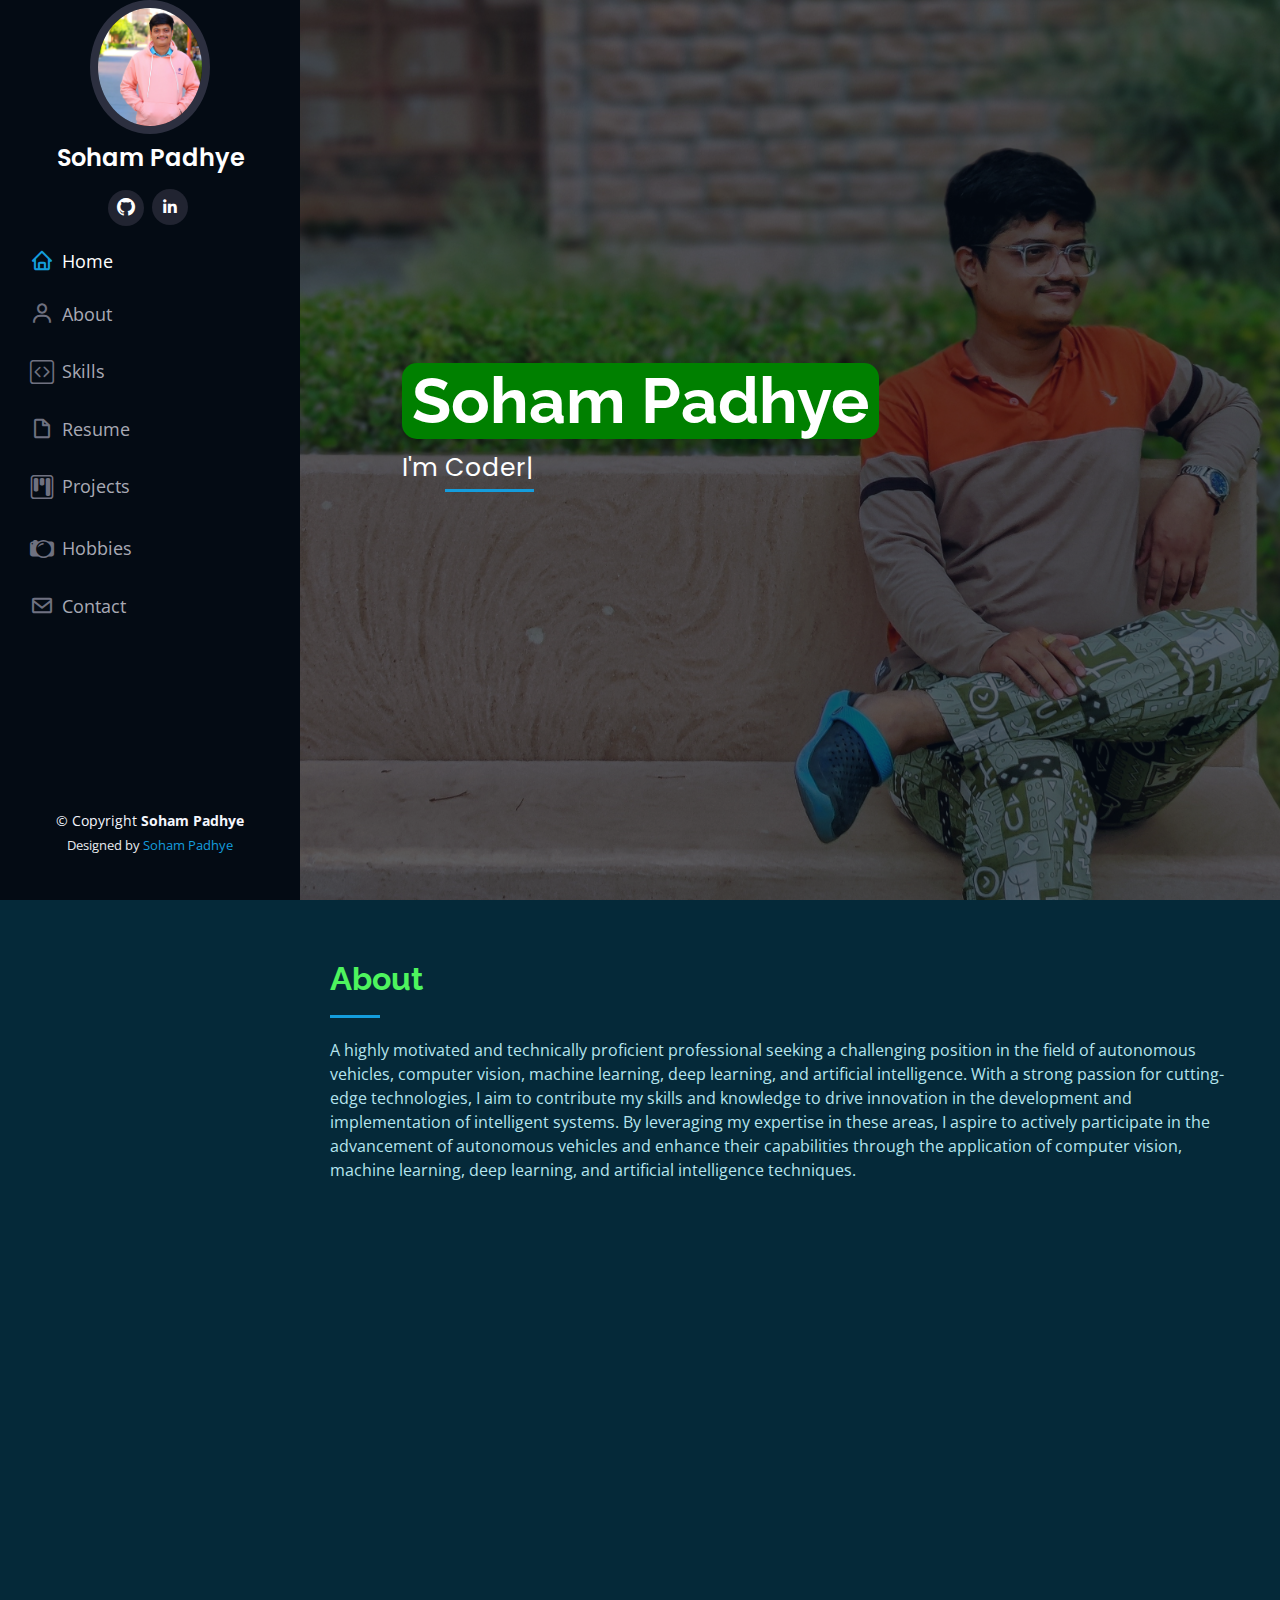
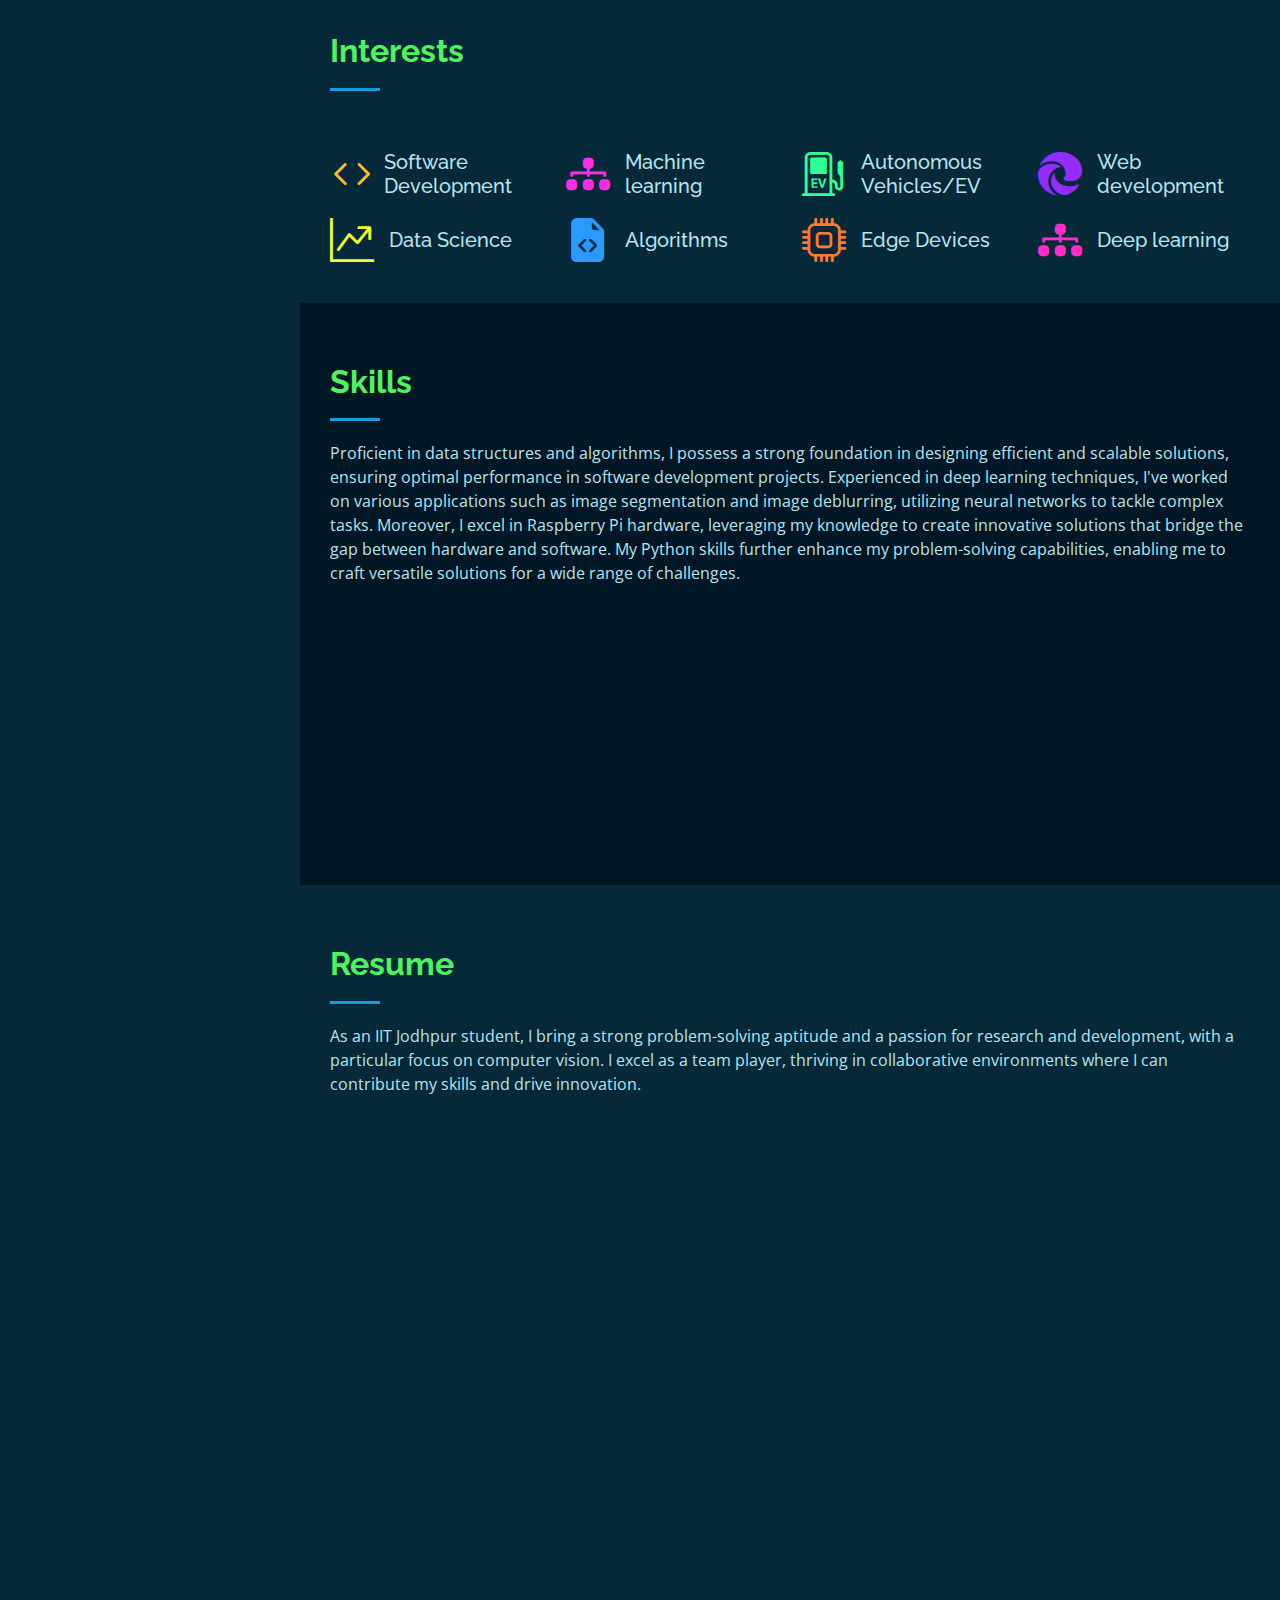
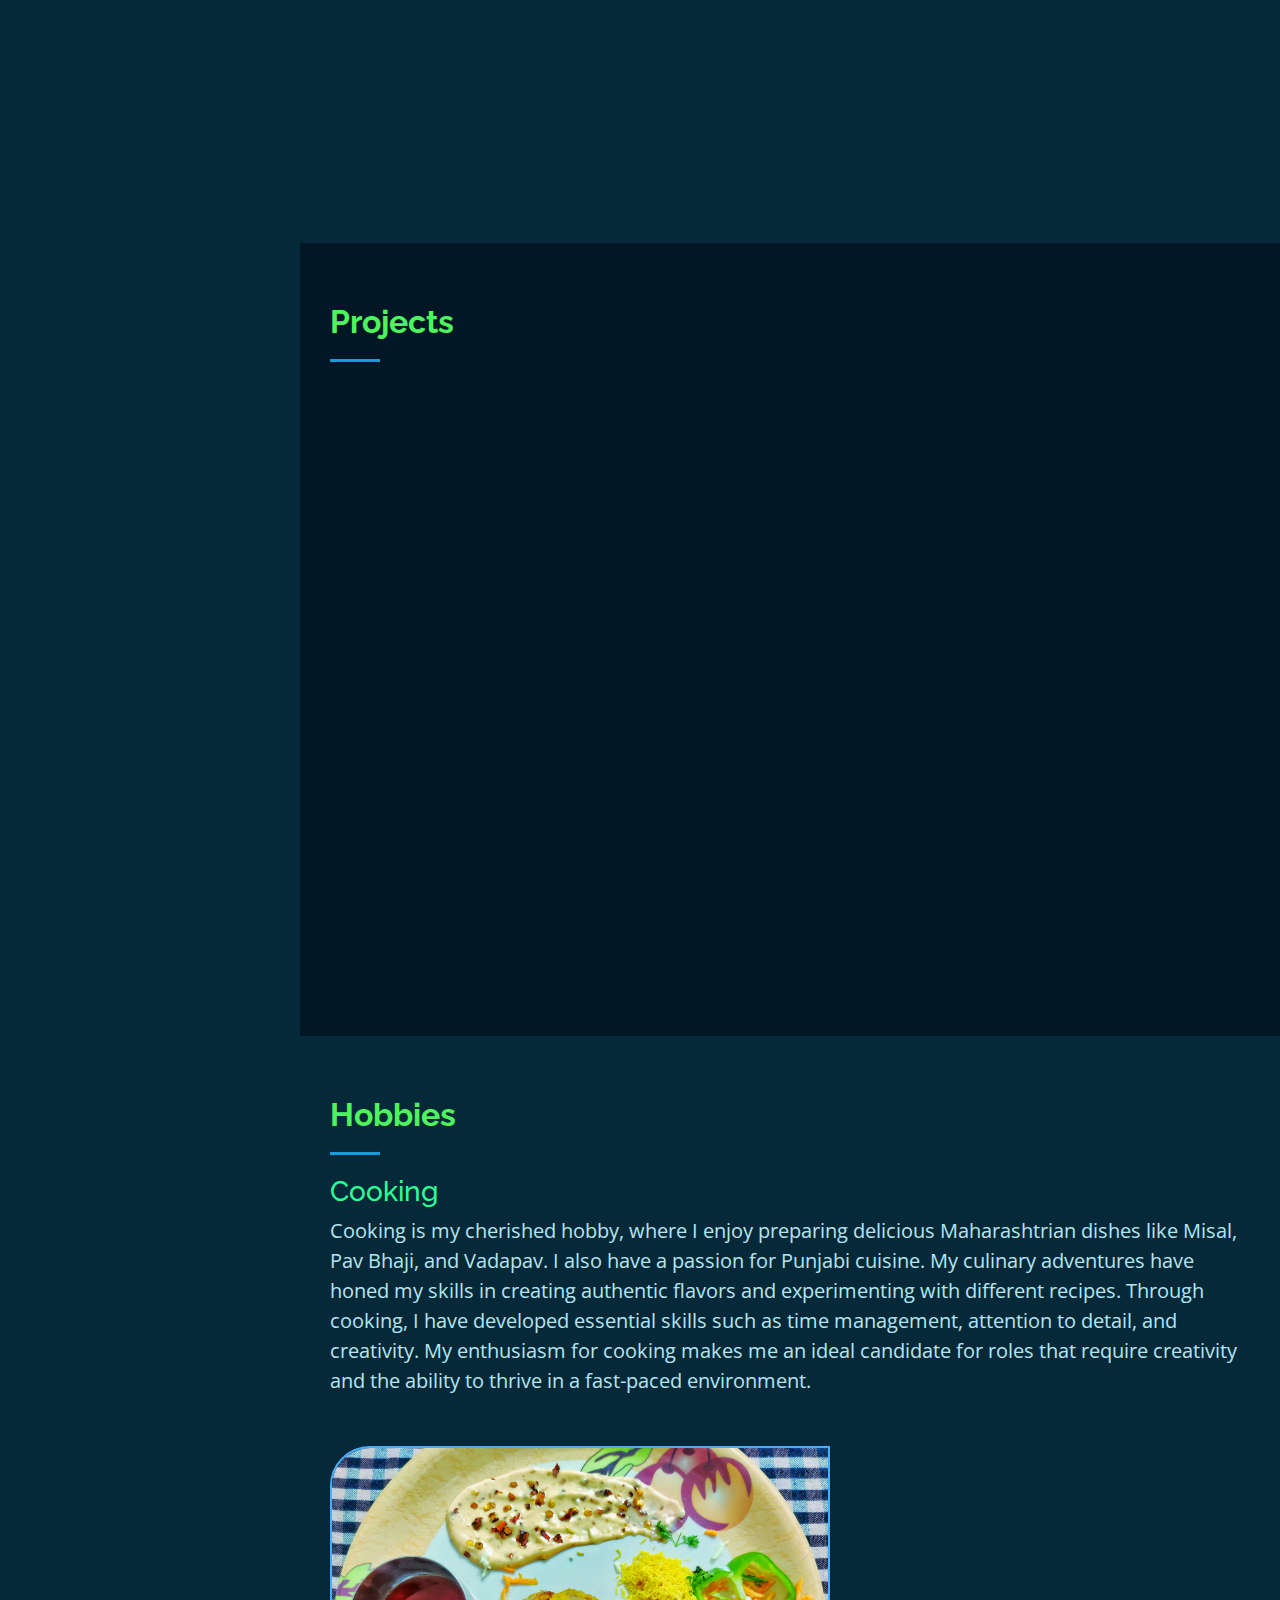
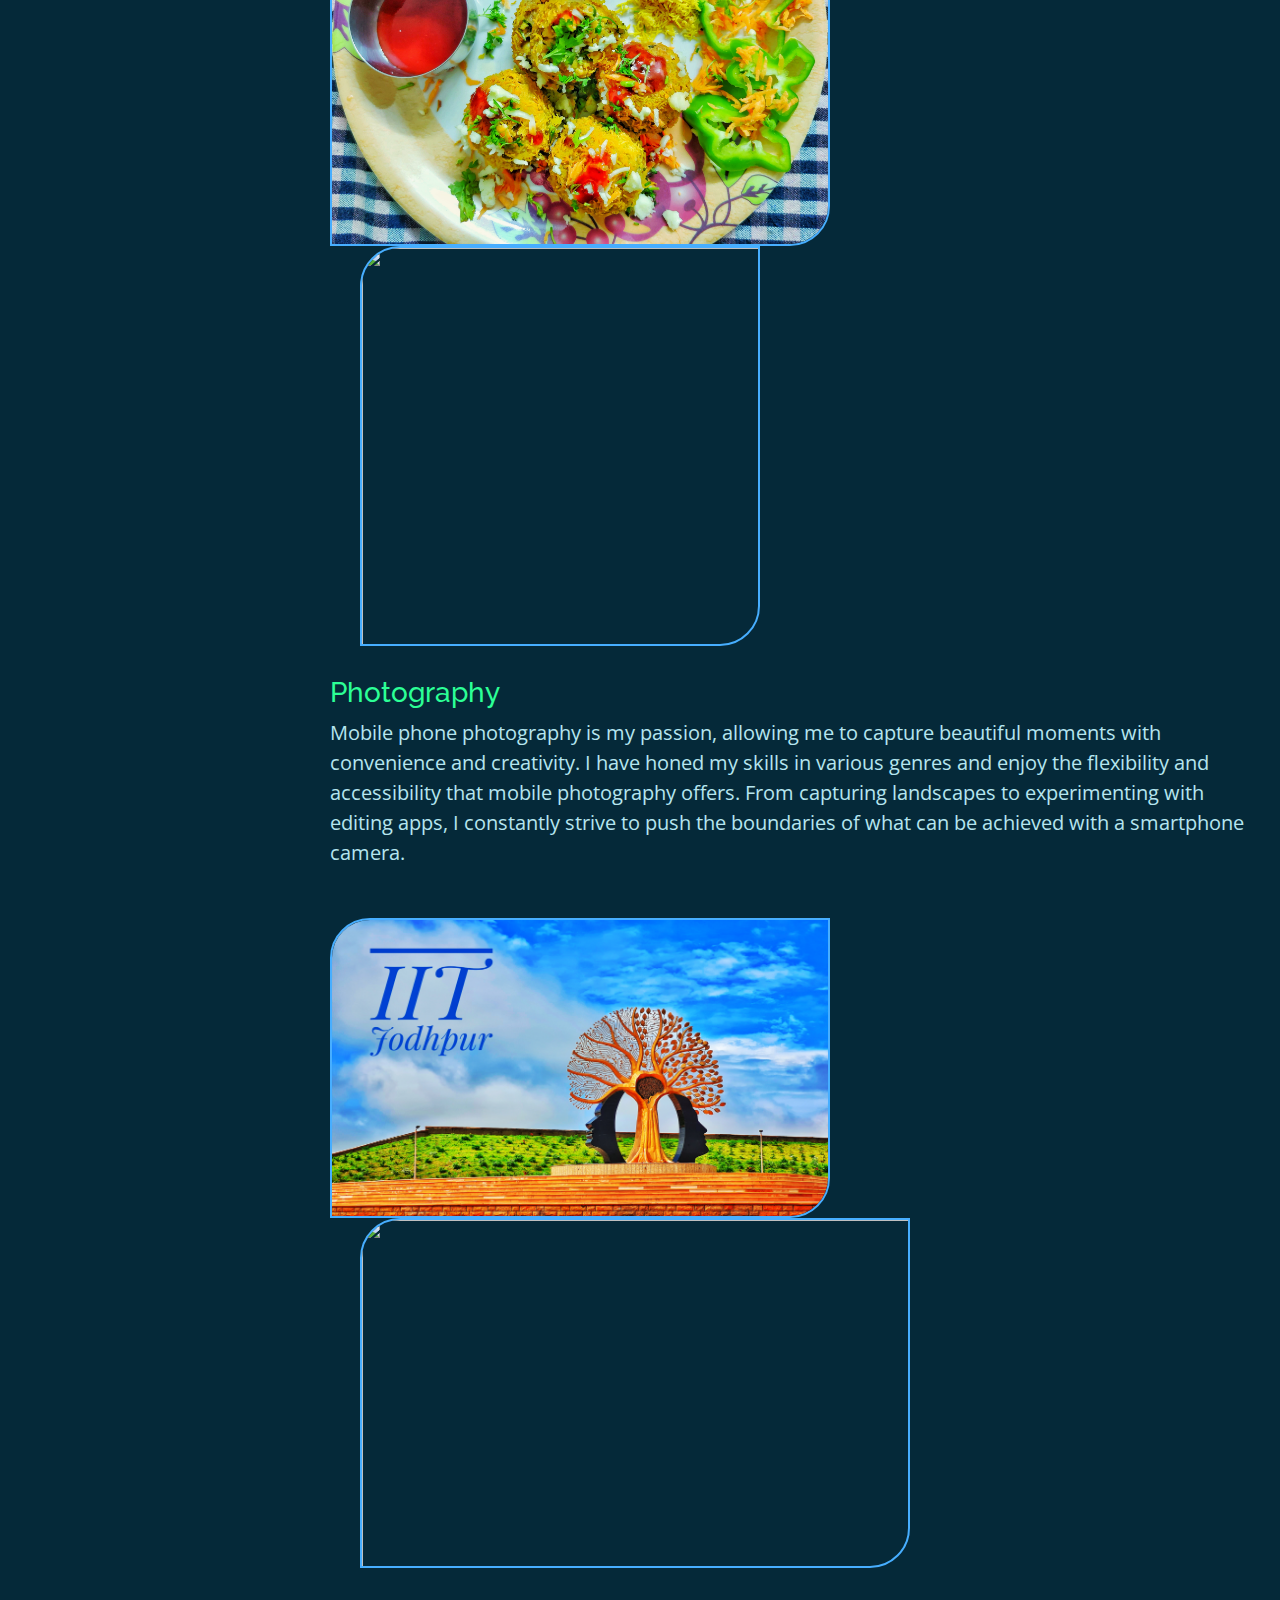
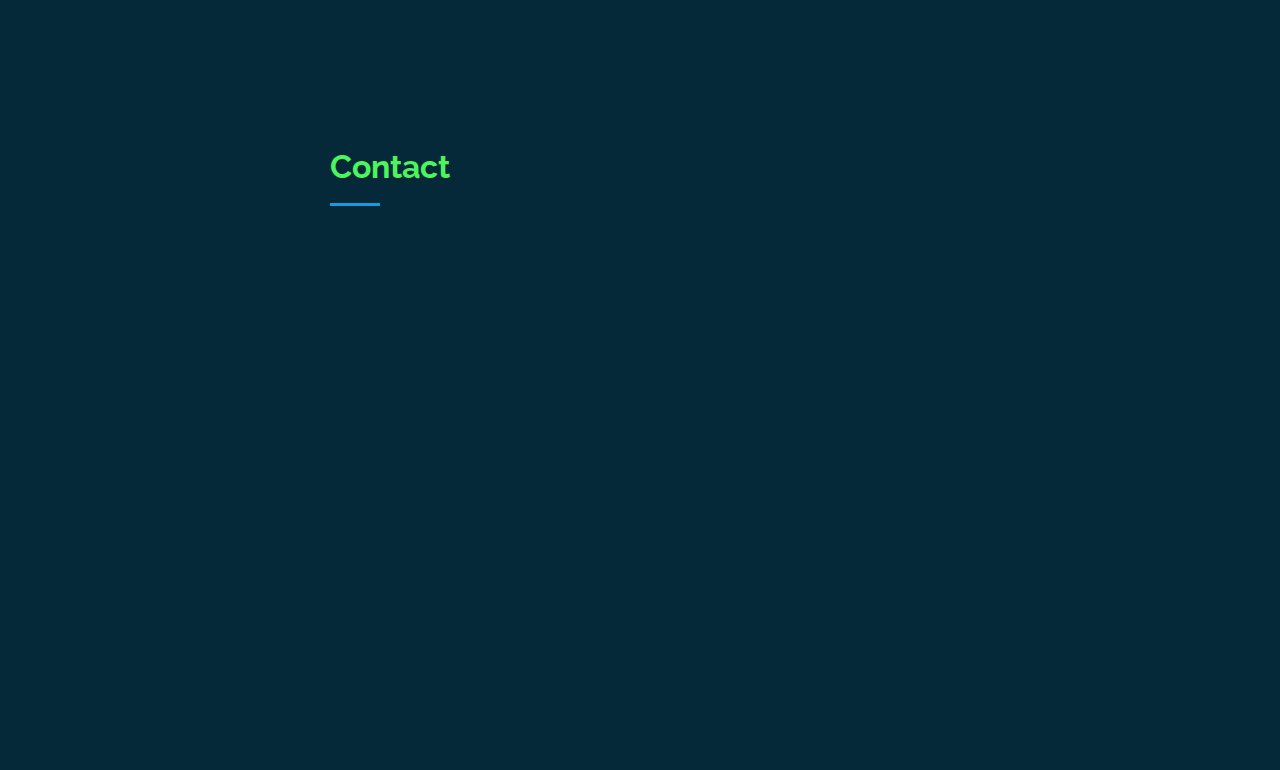
==== index.html @ c2a34978 "first commit" ====
<!DOCTYPE html>
<html lang="en">

<head>
  <meta charset="utf-8">
  <meta content="width=device-width, initial-scale=1.0" name="viewport">

  <title>Soham Padhye - Index</title>
  <meta content="" name="description">
  <meta content="" name="keywords">

  <!-- Favicons -->
  <link href="assets/img/favicon.png" rel="icon">
  <link href="assets/img/favicon.png" rel="apple-touch-icon">

  <!-- Google Fonts -->
  <link href="https://fonts.googleapis.com/css?family=Open+Sans:300,300i,400,400i,600,600i,700,700i|Raleway:300,300i,400,400i,500,500i,600,600i,700,700i|Poppins:300,300i,400,400i,500,500i,600,600i,700,700i" rel="stylesheet">

  <!-- Vendor CSS Files -->
  <link href="assets/vendor/aos/aos.css" rel="stylesheet">
  <link href="assets/vendor/bootstrap/css/bootstrap.min.css" rel="stylesheet">
  <link href="assets/vendor/bootstrap-icons/bootstrap-icons.css" rel="stylesheet">
  <link href="assets/vendor/boxicons/css/boxicons.min.css" rel="stylesheet">
  <link href="assets/vendor/glightbox/css/glightbox.min.css" rel="stylesheet">
  <link href="assets/vendor/swiper/swiper-bundle.min.css" rel="stylesheet">

  <!-- Template Main CSS File -->
  <link href="assets/css/style.css" rel="stylesheet">

  <!-- =======================================================
  * Template Name: iPortfolio
  * Updated: Jul 27 2023 with Bootstrap v5.3.1
  * Template URL: https://bootstrapmade.com/iportfolio-bootstrap-portfolio-websites-template/
  * Author: BootstrapMade.com
  * License: https://bootstrapmade.com/license/
  ======================================================== -->
</head>

<body>

  <!-- ======= Mobile nav toggle button ======= -->
  <i class="bi bi-list mobile-nav-toggle d-xl-none"></i>

  <!-- ======= Header ======= -->
  <header id="header">
    <div class="d-flex flex-column flex-column justify-content-center">

      <div class="profile">
        <img src="assets/img/me.jpg" alt="" class="img-fluid rounded-circle">
        <h1 class="text-light"><a href="index.html">Soham Padhye</a></h1>
        <div class="social-links mt-3 text-center">
          <!-- <a href="#" class="twitter"><i class="bx bxl-twitter"></i></a> -->
          <!-- <a href="#" class="facebook"><i class="bx bxl-facebook"></i></a> -->
          <a href="https://github.com/sohampadhye007?tab=repositories" target="_blank" class="instagram"><i class="bi bi-github"></i></a>
          <a href="https://www.linkedin.com/in/soham-padhye-9a4583132/" target="_blank" ><i class="bx bxl-linkedin"></i></a>
        </div>
      </div>

      <nav id="navbar" class="nav-menu navbar">
        <ul>
          <li><a href="#hero" class="nav-link scrollto active"><i class="bx bx-home"></i> <span>Home</span></a></li>
          <li><a href="#about" class="nav-link scrollto"><i class="bx bx-user"></i> <span>About</span></a></li>
          <!-- <li><a href="#services" class="nav-link scrollto"><i class="bx bx-user"></i> <span>Interests</span></a></li> -->
          <li><a href="#skills" class="nav-link scrollto"><i class="bi bi-code-square"></i> <span>Skills</span></a></li>
          <li><a href="#resume" class="nav-link scrollto"><i class="bx bx-file-blank"></i> <span>Resume</span></a></li>
          <li><a href="#portfolio" class="nav-link scrollto"><i class="bi bi-kanban"></i> <span>Projects</span></a></li>
          <li><a href="#Hobbies" class="nav-link scrollto"><i class="bi bi-camera2"></i> <span>Hobbies</span></a></li>
          <li><a href="#contact" class="nav-link scrollto"><i class="bx bx-envelope"></i> <span>Contact</span></a></li>
        </ul>
      </nav><!-- .nav-menu -->
    </div>
  </header><!-- End Header -->

  <!-- ======= Hero Section ======= -->
  
  <section id="hero" class="d-flex flex-column justify-content-center align-items-center" >

    <div class="hero-container" data-aos="fade-in">
      
      <h1 style="background-color: green; display: inline-block; padding: 10px; border-radius: 15px; color: white;">Soham Padhye</h1>

<p>I'm <span class="typed" data-typed-items="Coder, Developer, AI Enthusiast, Automobile Enthusiast, Computer Vision Enthusiast"></span></p>
    </div>
  </section><!-- End Hero -->

  <main id="main">

    <!-- ======= About Section ======= -->
    <section id="about" class="about">
      <div class="container">

        <div class="section-title">
          <h2>About</h2>
          <p>A highly motivated and technically proficient professional seeking a challenging position in the field of
            autonomous vehicles, computer vision, machine learning, deep learning, and artificial intelligence. With a
            strong passion for cutting-edge technologies, I aim to contribute my skills and knowledge to drive
            innovation in the development and implementation of intelligent systems. By leveraging my expertise in these
            areas, I aspire to actively participate in the advancement of autonomous vehicles and enhance their
            capabilities through the application of computer vision, machine learning, deep learning, and artificial
            intelligence techniques.</p>
        </div>

        <div class="row">
          <div class="col-lg-4" data-aos="fade-right">
            <img src="assets/img/me.jpg" class="img-fluid" alt="">
          </div>
          <div class="col-lg-8 pt-4 pt-lg-0 content" data-aos="fade-left">
            <h3></h3>
            <p class="fst-italic">
              <b>Objective:-</b> To apply my comprehensive skills in Full Stack Development, including web development, 
              algorithmic problem-solving, and mathematical acumen, while actively contributing to innovative 
              projects in the field of deep learning and machine learning.
            </p>
            <div class="row">
              <div class="col-lg-6">
                <ul>
                  <li><i class="bi bi-chevron-right"></i> <strong>Birthday:</strong> <span>7 Sep 1998</span></li>
                  <!-- <li><i class="bi bi-chevron-right"></i> <strong>Website:</strong> <span>www.example.com</span></li> -->
                  <li><i class="bi bi-chevron-right"></i> <strong>Phone:</strong> <span>8263082332</span></li>
                  <li><i class="bi bi-chevron-right"></i> <strong>City:</strong> <span>Pune, Maharashtra</span></li>
                </ul>
              </div>
              <div class="col-lg-6">
                <ul>
                  <li><i class="bi bi-chevron-right"></i> <strong>Age:</strong> <span>25</span></li>
                  <li><i class="bi bi-chevron-right"></i> <strong>Degree:</strong> <span>MTech Robotics and Mobility Systems</span></li>
                  <li><i class="bi bi-chevron-right"></i> <strong>Email:</strong> <span>yusohampadhye@gmail.com</span></li>
                  <!-- <li><i class="bi bi-chevron-right"></i> <strong>Freelance:</strong> <span>Available</span></li> -->
                </ul>
              </div>
            </div>
            <!-- <p>
              Officiis eligendi itaque labore et dolorum mollitia officiis optio vero. Quisquam sunt adipisci omnis et ut. Nulla accusantium dolor incidunt officia tempore. Et eius omnis.
              Cupiditate ut dicta maxime officiis quidem quia. Sed et consectetur qui quia repellendus itaque neque. Aliquid amet quidem ut quaerat cupiditate. Ab et eum qui repellendus omnis culpa magni laudantium dolores.
            </p> -->
          </div>
          
      </div>
    </section><!-- End About Section -->
    <!-- ======= Interests ======= -->
    <div class="interests container">

      <div class="section-title">
        <h2>Interests</h2>
      </div>

      <div class="row">
        <div class="col-lg-3 col-md-4">
          <div class="icon-box">
            <span style="display: flex; align-items: center;">
              <i class="bi bi-code" style="color: #ffbb2c; font-size: 44px; margin-right: 10px;"></i> <!-- Adjust the font size and margin as needed -->
              <h5 style="margin: 0;">Software Development</h5>
            </span>
          </div>
        </div>
        
        <div class="col-lg-3 col-md-4">
          <div class="icon-box">
            <span style="display: flex; align-items: center;">
              <i class="bi bi-diagram-3-fill" style="color: #ff2ce3; font-size: 44px; margin-right: 15px;"></i>
              <h5 style="margin: 0;">Machine learning</h5>
            </span>
          </div>
        </div>
        
        <div class="col-lg-3 col-md-4">
          <div class="icon-box">
            <span style="display: flex; align-items: center;">
              <i class="bi bi-ev-station" style="color: #2cff96; font-size: 44px; margin-right: 15px;"></i>
              <h5 style="margin: 0;">Autonomous Vehicles/EV</h5>
            </span>
          </div>
        </div>
        <div class="col-lg-3 col-md-4">
          <div class="icon-box">
            <span style="display: flex; align-items: center;">
              <i class="bi bi-browser-edge" style="color: #922cff; font-size: 44px; margin-right: 15px;"></i>
              <h5 style="margin: 0;">Web development</h5>
            </span>
          </div>
        </div>
        <div class="col-lg-3 col-md-4">
          <div class="icon-box">
            <span style="display: flex; align-items: center;">
              <i class="bi bi-graph-up-arrow" style="color: #f1ff2c; font-size: 44px; margin-right: 15px;"></i>
              <h5 style="margin: 0;">Data Science</h5>
            </span>
          </div>
        </div>
        <div class="col-lg-3 col-md-4">
          <div class="icon-box">
            <span style="display: flex; align-items: center;">
              <i class="bi bi-file-earmark-code-fill" style="color: #2c99ff; font-size: 44px; margin-right: 15px;"></i>
              <h5 style="margin: 0;">Algorithms</h5>
            </span>
          </div>
        </div>
        <div class="col-lg-3 col-md-4">
          <div class="icon-box">
            <span style="display: flex; align-items: center;">
              <i class="bi bi-cpu" style="color: #ff792c; font-size: 44px; margin-right: 15px;"></i>
              <h5 style="margin: 0;">Edge Devices</h5>
            </span>
          </div>
        </div>
        <div class="col-lg-3 col-md-4">
          <div class="icon-box">
            <span style="display: flex; align-items: center;">
              <i class="bi bi-diagram-3-fill" style="color: #ff2cc7; font-size: 44px; margin-right: 15px;"></i>
              <h5 style="margin: 0;">Deep learning</h5>
            </span>
          </div>
        </div>
      </div>

    </div><!-- End Interests -->
  </section><!-- End About Section -->
    <!-- <section id="services" class="services">
      <div class="container">

        <div class="section-title">
          <h2>Interests</h2>
          <p>Magnam dolores commodi suscipit. Necessitatibus eius consequatur ex aliquid fuga eum quidem. Sit sint consectetur velit. Quisquam quos quisquam cupiditate. Et nemo qui impedit suscipit alias ea. Quia fugiat sit in iste officiis commodi quidem hic quas.</p>
        </div>

        <div class="row">
          <div class="col-lg-4 col-md-6 icon-box" data-aos="fade-up">
            <div class="icon"><i class="bi bi-briefcase"></i></div>
            <h4 class="title"><a href="">Computer Vision</a></h4>
            <p class="description">Interested in CV</p>
          </div>
          <div class="col-lg-4 col-md-6 icon-box" data-aos="fade-up" data-aos-delay="100">
            <div class="icon"><i class="bi bi-card-checklist"></i></div>
            <h4 class="title"><a href="">Dolor Sitema</a></h4>
            <p class="description">Minim veniam, quis nostrud exercitation ullamco laboris nisi ut aliquip ex ea commodo consequat tarad limino ata</p>
          </div>
          <div class="col-lg-4 col-md-6 icon-box" data-aos="fade-up" data-aos-delay="200">
            <div class="icon"><i class="bi bi-bar-chart"></i></div>
            <h4 class="title"><a href="">Sed ut perspiciatis</a></h4>
            <p class="description">Duis aute irure dolor in reprehenderit in voluptate velit esse cillum dolore eu fugiat nulla pariatur</p>
          </div>
          <div class="col-lg-4 col-md-6 icon-box" data-aos="fade-up" data-aos-delay="300">
            <div class="icon"><i class="bi bi-binoculars"></i></div>
            <h4 class="title"><a href="">Magni Dolores</a></h4>
            <p class="description">Excepteur sint occaecat cupidatat non proident, sunt in culpa qui officia deserunt mollit anim id est laborum</p>
          </div>
          <div class="col-lg-4 col-md-6 icon-box" data-aos="fade-up" data-aos-delay="400">
            <div class="icon"><i class="bi bi-brightness-high"></i></div>
            <h4 class="title"><a href="">Nemo Enim</a></h4>
            <p class="description">At vero eos et accusamus et iusto odio dignissimos ducimus qui blanditiis praesentium voluptatum deleniti atque</p>
          </div>
          <div class="col-lg-4 col-md-6 icon-box" data-aos="fade-up" data-aos-delay="500">
            <div class="icon"><i class="bi bi-calendar4-week"></i></div>
            <h4 class="title"><a href="">Eiusmod Tempor</a></h4>
            <p class="description">Et harum quidem rerum facilis est et expedita distinctio. Nam libero tempore, cum soluta nobis est eligendi</p>
          </div>
        </div>

      </div>
    </section>End Services Section -->

    <!-- ======= Facts Section ======= -->
    <!-- <section id="facts" class="facts">
      <div class="container">

        <div class="section-title">
          <h2>Facts</h2>
          <p>Magnam dolores commodi suscipit. Necessitatibus eius consequatur ex aliquid fuga eum quidem. Sit sint consectetur velit. Quisquam quos quisquam cupiditate. Et nemo qui impedit suscipit alias ea. Quia fugiat sit in iste officiis commodi quidem hic quas.</p>
        </div>

        <div class="row no-gutters">

          <div class="col-lg-3 col-md-6 d-md-flex align-items-md-stretch" data-aos="fade-up">
            <div class="count-box">
              <i class="bi bi-emoji-smile"></i>
              <span data-purecounter-start="0" data-purecounter-end="232" data-purecounter-duration="1" class="purecounter"></span>
              <p><strong>Happy Clients</strong> consequuntur quae</p>
            </div>
          </div>

          <div class="col-lg-3 col-md-6 d-md-flex align-items-md-stretch" data-aos="fade-up" data-aos-delay="100">
            <div class="count-box">
              <i class="bi bi-journal-richtext"></i>
              <span data-purecounter-start="0" data-purecounter-end="521" data-purecounter-duration="1" class="purecounter"></span>
              <p><strong>Projects</strong> adipisci atque cum quia aut</p>
            </div>
          </div>

          <div class="col-lg-3 col-md-6 d-md-flex align-items-md-stretch" data-aos="fade-up" data-aos-delay="200">
            <div class="count-box">
              <i class="bi bi-headset"></i>
              <span data-purecounter-start="0" data-purecounter-end="1453" data-purecounter-duration="1" class="purecounter"></span>
              <p><strong>Hours Of Support</strong> aut commodi quaerat</p>
            </div>
          </div>

          <div class="col-lg-3 col-md-6 d-md-flex align-items-md-stretch" data-aos="fade-up" data-aos-delay="300">
            <div class="count-box">
              <i class="bi bi-people"></i>
              <span data-purecounter-start="0" data-purecounter-end="32" data-purecounter-duration="1" class="purecounter"></span>
              <p><strong>Hard Workers</strong> rerum asperiores dolor</p>
            </div>
          </div>

        </div>

      </div>
    </section>End Facts Section -->

    <!-- ======= Skills Section ======= -->
    <section id="skills" class="skills section-bg">
      <div class="container">

        <div class="section-title">
          <h2>Skills</h2>
          <p>
            Proficient in data structures and algorithms, 
            I possess a strong foundation in designing efficient and 
            scalable solutions, ensuring optimal performance in software 
            development projects. Experienced in deep learning techniques, 
            I've worked on various applications such as image segmentation and image deblurring, 
            utilizing neural networks to tackle complex tasks. Moreover, 
            I excel in Raspberry Pi hardware, leveraging my knowledge to create 
            innovative solutions that bridge the gap between hardware and software. 
            My Python skills further enhance my problem-solving capabilities, 
            enabling me to craft versatile solutions for a wide range of challenges.</p>
        </div>

        <div class="row skills-content">

          <div class="col-lg-6" data-aos="fade-up">

            <div class="progress">
              <span class="skill">HTML <i class="val">60%</i></span>
              <div class="progress-bar-wrap">
                <div class="progress-bar" role="progressbar" aria-valuenow="60" aria-valuemin="0" aria-valuemax="100"></div>
              </div>
            </div>

            <div class="progress">
              <span class="skill">CSS <i class="val">50%</i></span>
              <div class="progress-bar-wrap">
                <div class="progress-bar" role="progressbar" aria-valuenow="50" aria-valuemin="0" aria-valuemax="100"></div>
              </div>
            </div>

            <div class="progress">
              <span class="skill">Python <i class="val">60%</i></span>
              <div class="progress-bar-wrap">
                <div class="progress-bar" role="progressbar" aria-valuenow="60" aria-valuemin="0" aria-valuemax="100"></div>
              </div>
            </div>

          </div>

          <div class="col-lg-6" data-aos="fade-up" data-aos-delay="100">

            <div class="progress">
              <span class="skill">c++ <i class="val">30%</i></span>
              <div class="progress-bar-wrap">
                <div class="progress-bar" role="progressbar" aria-valuenow="30" aria-valuemin="0" aria-valuemax="100"></div>
              </div>
            </div>

            <div class="progress">
              <span class="skill">Raspberry pi(Edge Devices) <i class="val">90%</i></span>
              <div class="progress-bar-wrap">
                <div class="progress-bar" role="progressbar" aria-valuenow="90" aria-valuemin="0" aria-valuemax="100"></div>
              </div>
            </div>
            
            <div class="progress">
              <span class="skill">Autodeesk Inventor  <i class="val">90%</i></span>
              <div class="progress-bar-wrap">
                <div class="progress-bar" role="progressbar" aria-valuenow="90" aria-valuemin="0" aria-valuemax="100"></div>
              </div>
            </div>

          </div>

        </div>

      </div>
    </section><!-- End Skills Section -->

    <!-- ======= Resume Section ======= -->
    <section id="resume" class="resume">
      <div class="container">

        <div class="section-title">
          <h2>Resume</h2>
          <p>As an IIT Jodhpur student, I bring a strong problem-solving aptitude and a passion for 
            research and development, with a particular focus on computer vision. 
            I excel as a team player, thriving in collaborative environments where 
            I can contribute my skills and drive innovation.</p>
        </div>

        <div class="row">
          <div class="col-lg-6" data-aos="fade-up">

            <h3 class="resume-title">Education</h3>
            <div class="resume-item">
              <h4>M.Tech Robotics and Mobility Systems</h4>
              <h5>2022 - 2024</h5>
              <p><em>Indian Institute of Technology Jodhpur (IITJ)</em></p>
              <p>
                <h4>Subjects</h4>
                Machine learning, Deep learning, Artificial Intelligence, Autonomous Systems,
                Computer Vision, Embedded Systems, Data Science, Cyber physical systems
              </p>
            </div>
            <div class="resume-item">
              <h4>B.Tech Mechanical Engineering</h4>
              <h5>2014 - 2016</h5>
              <p><em>Vishwakarma Institute of Technology</em></p>
              <p>
                <h4>Subjects</h4>
               Machine Design, Theory of machine, Strength of material, Heat Transfer, Industrial engineering and operational research</p>
            </div>
          </div>
          <div class="col-lg-6" data-aos="fade-up" data-aos-delay="100">
            <h3 class="resume-title">Professional Experience</h3>
            <div class="resume-item">
              <h4>Atlas Copco India Ltd.</h4>
              <h5>2020-2022</h5>
              <p><em>Engineer- Product Management </em></p>
              <ul>
                <li>Lead the project to modify cooler design, mitigating welding spatter contamination and fostering efficient cross-functional team collaboration through the timely delivery of updated design drawings</li>
                <li>Managed the evaluation and adjustment of pressurized piston compressor components in alignment with UKCA standards using PV Elite software, ensuring compliance with UKCA marking guidelines for project and team success. </li>
              </ul>
            </div>
            <div class="resume-item">
              <h4>UAV Lab Teaching Assistant</h4>
              <h5>December 2022</h5>
              <p><em>IIT Jodhpur</em></p>
              <ul>
                <li>Taught and managed the Unmanned Aerial Vehicles lab session</li>
                
              </ul>
            </div>
          </div>
        </div>

      </div>
    </section><!-- End Resume Section -->

    <!-- ======= Portfolio Section ======= -->
    <section id="portfolio" class="portfolio section-bg">
      <div class="container">

        <div class="section-title">
          <h2>Projects</h2>
          <!-- <p> </p> -->
        </div>

        <div class="row" data-aos="fade-up">
          <div class="col-lg-12 d-flex justify-content-center">
            <ul id="portfolio-flters">
              <li data-filter="*" class="filter-active">All</li>
              <li data-filter=".filter-app">IIT Jodhpur</li>
              <li data-filter=".filter-card">VIT Pune</li>
              <!-- <li data-filter=".filter-web">Web</li> -->
            </ul>
          </div>
        </div>

        <!-- Image enhancement -->
        <div class="row portfolio-container" data-aos="fade-up" data-aos-delay="100">
          <div class="col-lg-4 col-md-6 portfolio-item filter-app ">
            <div class="portfolio-wrap">
              <img src="assets/img/portfolio/lowlight_cover.jpg" class="img-fluid" alt="">
              <div class="portfolio-links">
                <!-- <a href="assets/img/portfolio/portfolio-3.jpg" data-gallery="portfolioGallery" class="portfolio-lightbox" title="App 2"><i class="bx bx-plus"></i></a> -->
                <a href="low_light.html" title="More Details"><i class="bx bx-link"></i> </a>
              </div>
            </div>
          </div>

          <!-- Segmentation -->
          <div class="col-lg-4 col-md-6 portfolio-item filter-app ">
            <div class="portfolio-wrap">
              <img src="assets/img/portfolio/segmemtation.jpg" class="img-fluid" alt="">
              <div class="portfolio-links">
                <!-- <a href="assets/img/portfolio/portfolio-3.jpg" data-gallery="portfolioGallery" class="portfolio-lightbox" title="App 2"><i class="bx bx-plus"></i></a> -->
                <a href="segmentation.html" title="More Details"><i class="bx bx-link"></i> </a>
              </div>
            </div>
          </div>


          <!-- veloce racing Intake card for VIT -->
          <div class="col-lg-4 col-md-6 portfolio-item filter-card">
            <div class="portfolio-wrap">
              <img src="assets/img/portfolio/veloce_1.jpg" class="img-fluid" alt="">
              <div class="portfolio-links">
                <!-- <a href="assets/img/portfolio/portfolio-2.jpg" data-gallery="portfolioGallery" class="portfolio-lightbox" title="Web 3"><i class="bx bx-plus"></i></a> -->
                <a href="intake.html" title="More Details"><i class="bx bx-link"></i></a>
              </div>
            </div>
          </div>

          <!-- veloce racing Engine card for VIT -->
          <div class="col-lg-4 col-md-6 portfolio-item filter-card">
            <div class="portfolio-wrap">
              <img src="assets/img/portfolio/Engine1.jpg" class="img-fluid" alt="">
              <div class="portfolio-links">
                <!-- <a href="assets/img/portfolio/portfolio-2.jpg" data-gallery="portfolioGallery" class="portfolio-lightbox" title="Web 3"><i class="bx bx-plus"></i></a> -->
                <a href="engine.html" title="More Details"><i class="bx bx-link"></i></a>
              </div>
            </div>
          </div>

          <!-- veloce racing Exhaust card for VIT -->
          <div class="col-lg-4 col-md-6 portfolio-item filter-card">
            <div class="portfolio-wrap">
              <img src="assets/img/portfolio/veloce_2.jpg" class="img-fluid" alt="">
              <div class="portfolio-links">
                <!-- <a href="assets/img/portfolio/portfolio-2.jpg" data-gallery="portfolioGallery" class="portfolio-lightbox" title="Web 3"><i class="bx bx-plus"></i></a> -->
                <a href="exhaust.html" title="More Details"><i class="bx bx-link"></i></a>
              </div>
            </div>
          </div>

          <!-- veloce racing Engine card for VIT -->
          <div class="col-lg-4 col-md-6 portfolio-item filter-card">
            <div class="portfolio-wrap">
              <img src="assets/img/portfolio/veloce_3.jpg" class="img-fluid" alt="">
              <div class="portfolio-links">
                <!-- <a href="assets/img/portfolio/portfolio-2.jpg" data-gallery="portfolioGallery" class="portfolio-lightbox" title="Web 3"><i class="bx bx-plus"></i></a> -->
                <a href="engine.html" title="More Details"><i class="bx bx-link"></i></a>
              </div>
            </div>
          </div>

          <!-- BTP Vit -->
          <div class="col-lg-4 col-md-6 portfolio-item filter-card">
            <div class="portfolio-wrap">
              <img src="assets/img/portfolio/cover_btp.jpg" class="img-fluid" alt="">
              <div class="portfolio-links">
                <!-- <a href="assets/img/portfolio/portfolio-2.jpg" data-gallery="portfolioGallery" class="portfolio-lightbox" title="Web 3"><i class="bx bx-plus"></i></a> -->
                <a href="Btech.html" title="More Details"><i class="bx bx-link"></i></a>
              </div>
            </div>
          </div>

          <!-- <div class="col-lg-4 col-md-6 portfolio-item filter-web">
            <div class="portfolio-wrap">
              <img src="assets/img/portfolio/portfolio-5.jpg" class="img-fluid" alt="">
              <div class="portfolio-links">
                <a href="assets/img/portfolio/portfolio-5.jpg" data-gallery="portfolioGallery" class="portfolio-lightbox" title="Web 2"><i class="bx bx-plus"></i></a>
                <a href="portfolio-details.html" title="More Details"><i class="bx bx-link"></i></a>
              </div>
            </div>
          </div> -->

          <!--<div class="col-lg-4 col-md-6 portfolio-item filter-app">
            <div class="portfolio-wrap">
              <img src="assets/img/portfolio/portfolio-6.jpg" class="img-fluid" alt="">
              <div class="portfolio-links">
                <a href="assets/img/portfolio/portfolio-6.jpg" data-gallery="portfolioGallery" class="portfolio-lightbox" title="App 3"><i class="bx bx-plus"></i></a>
                <a href="portfolio-details.html" title="More Details"><i class="bx bx-link"></i></a>
              </div>
            </div>
          </div>

          <div class="col-lg-4 col-md-6 portfolio-item filter-card">
            <div class="portfolio-wrap">
              <img src="assets/img/portfolio/portfolio-7.jpg" class="img-fluid" alt="">
              <div class="portfolio-links">
                <a href="assets/img/portfolio/portfolio-7.jpg" data-gallery="portfolioGallery" class="portfolio-lightbox" title="Card 1"><i class="bx bx-plus"></i></a>
                <a href="portfolio-details.html" title="More Details"><i class="bx bx-link"></i></a>
              </div>
            </div>
          </div>

          <div class="col-lg-4 col-md-6 portfolio-item filter-card">
            <div class="portfolio-wrap">
              <img src="assets/img/portfolio/portfolio-8.jpg" class="img-fluid" alt="">
              <div class="portfolio-links">
                <a href="assets/img/portfolio/portfolio-8.jpg" data-gallery="portfolioGallery" class="portfolio-lightbox" title="Card 3"><i class="bx bx-plus"></i></a>
                <a href="portfolio-details.html" title="More Details"><i class="bx bx-link"></i></a>
              </div>
            </div>
          </div>

          <div class="col-lg-4 col-md-6 portfolio-item filter-web">
            <div class="portfolio-wrap">
              <img src="assets/img/portfolio/portfolio-9.jpg" class="img-fluid" alt="">
              <div class="portfolio-links">
                <a href="assets/img/portfolio/portfolio-9.jpg" data-gallery="portfolioGallery" class="portfolio-lightbox" title="Web 3"><i class="bx bx-plus"></i></a>
                <a href="portfolio-details.html" title="More Details"><i class="bx bx-link"></i></a>
              </div>
            </div>
          </div> -->

        </div>

      </div>
    </section><!-- End Portfolio Section -->

    <!-- ======= Services Section ======= -->
    <!-- <section id="services" class="services">
      <div class="container">

        <div class="section-title">
          <h2>Services</h2>
          <p>Magnam dolores commodi suscipit. Necessitatibus eius consequatur ex aliquid fuga eum quidem. Sit sint consectetur velit. Quisquam quos quisquam cupiditate. Et nemo qui impedit suscipit alias ea. Quia fugiat sit in iste officiis commodi quidem hic quas.</p>
        </div>

        <div class="row">
          <div class="col-lg-4 col-md-6 icon-box" data-aos="fade-up">
            <div class="icon"><i class="bi bi-briefcase"></i></div>
            <h4 class="title"><a href="">Lorem Ipsum</a></h4>
            <p class="description">Voluptatum deleniti atque corrupti quos dolores et quas molestias excepturi sint occaecati cupiditate non provident</p>
          </div>
          <div class="col-lg-4 col-md-6 icon-box" data-aos="fade-up" data-aos-delay="100">
            <div class="icon"><i class="bi bi-card-checklist"></i></div>
            <h4 class="title"><a href="">Dolor Sitema</a></h4>
            <p class="description">Minim veniam, quis nostrud exercitation ullamco laboris nisi ut aliquip ex ea commodo consequat tarad limino ata</p>
          </div>
          <div class="col-lg-4 col-md-6 icon-box" data-aos="fade-up" data-aos-delay="200">
            <div class="icon"><i class="bi bi-bar-chart"></i></div>
            <h4 class="title"><a href="">Sed ut perspiciatis</a></h4>
            <p class="description">Duis aute irure dolor in reprehenderit in voluptate velit esse cillum dolore eu fugiat nulla pariatur</p>
          </div>
          <div class="col-lg-4 col-md-6 icon-box" data-aos="fade-up" data-aos-delay="300">
            <div class="icon"><i class="bi bi-binoculars"></i></div>
            <h4 class="title"><a href="">Magni Dolores</a></h4>
            <p class="description">Excepteur sint occaecat cupidatat non proident, sunt in culpa qui officia deserunt mollit anim id est laborum</p>
          </div>
          <div class="col-lg-4 col-md-6 icon-box" data-aos="fade-up" data-aos-delay="400">
            <div class="icon"><i class="bi bi-brightness-high"></i></div>
            <h4 class="title"><a href="">Nemo Enim</a></h4>
            <p class="description">At vero eos et accusamus et iusto odio dignissimos ducimus qui blanditiis praesentium voluptatum deleniti atque</p>
          </div>
          <div class="col-lg-4 col-md-6 icon-box" data-aos="fade-up" data-aos-delay="500">
            <div class="icon"><i class="bi bi-calendar4-week"></i></div>
            <h4 class="title"><a href="">Eiusmod Tempor</a></h4>
            <p class="description">Et harum quidem rerum facilis est et expedita distinctio. Nam libero tempore, cum soluta nobis est eligendi</p>
          </div>
        </div>

      </div>
    </section> -->
    <!-- End Services Section -->

    <!-- ======= Testimonials Section ======= -->
   
    <!-- End Testimonials Section -->

    <!-- Start Hobbies Section -->

  <section id="Hobbies" class="Hobbies">
    <div class="container">

      <div class="section-title">
        <h2>Hobbies</h2>
        <div>
          
            <h3 style="color: #2cff96;">Cooking</h3>
          <div style="font-size: 20px; margin-bottom: 50px;">

Cooking is my cherished hobby, where I enjoy preparing delicious Maharashtrian dishes like Misal, Pav Bhaji, and Vadapav. I also have a passion for Punjabi cuisine. My culinary adventures have honed my skills in creating authentic flavors and experimenting with different recipes. Through cooking, I have developed essential skills such as time management, attention to detail, and creativity. My enthusiasm for cooking makes me an ideal candidate for roles that require creativity and the ability to thrive in a fast-paced environment.
          </div>
          <!-- <div style="margin-bottom: 20px; font-size: 20px; color: #fff;border: #47aeff solid 2px; width: 200px;">Culinary Showcase </div> -->

            <img src="assets/img/food1.jpeg" alt="" height="400" width="500" style="border: #47aeff solid 2px; margin-left: 0px; border-top-left-radius: 40px; border-bottom-right-radius: 40px;">
            <img src="assets/img/food2.jpeg" alt="" height="400" width="400" style="border: #47aeff solid 2px; margin-left: 30px; border-top-left-radius: 40px; border-bottom-right-radius: 40px;">
          
          
        </div>
        <div>
          
          <h3 style="margin-top: 30px; color: #2cff96;">Photography</h3>
          <!-- <p style="margin-top: 50px;"></p> -->
          <div style="font-size: 20px; margin-bottom: 50px;">
            Mobile phone photography is my passion, allowing me to capture beautiful moments with convenience and creativity. I have honed my skills in various genres and enjoy the flexibility and accessibility that mobile photography offers. From capturing landscapes to experimenting with editing apps, I constantly strive to push the boundaries of what can be achieved with a smartphone camera.
          </div>

          <img src="assets/img/scene1.jpeg" alt="" height="300" width="500" style="border: #47aeff solid 2px; margin-left: 0px; border-top-left-radius: 40px; border-bottom-right-radius: 40px;">
          <img src="assets/img/scene2.jpeg" alt="" height="350" width="550" style="border: #47aeff solid 2px; margin-left: 30px; border-top-left-radius: 40px; border-bottom-right-radius: 40px;">

         
          
        </div>
      </div>


      <!-- <div id="sfczmlqxr5caww28rswrt8849ghbekgnh3j" ></div><script type="text/javascript" src="https://counter1.stat.ovh/private/counter.js?c=zmlqxr5caww28rswrt8849ghbekgnh3j&down=async" async></script><noscript><a href="https://www.freecounterstat.com" title="free web counter"><img src="https://counter1.stat.ovh/private/freecounterstat.php?c=zmlqxr5caww28rswrt8849ghbekgnh3j" border="0" title="free web counter" alt="free web counter" style="visibility: none;"></a></noscript> -->
    </div>
  </section>

  <!-- End Hobbies Section -->

<!-- ======= Contact Section ======= -->
<section id="contact" class="contact">
  <div class="container">

    <div class="section-title">
      <h2>Contact</h2>
      <!-- <p>Magnam dolores commodi suscipit. Necessitatibus eius consequatur ex aliquid fuga eum quidem. Sit sint consectetur velit. Quisquam quos quisquam cupiditate. Et nemo qui impedit suscipit alias ea. Quia fugiat sit in iste officiis commodi quidem hic quas.</p> -->
    </div>

    <div class="row" data-aos="fade-in">
      <div class="col-lg-6">
        <div class="info">
          <div class="address">
            <i class="bi bi-geo-alt"></i>
            <h4>Location:</h4>
            <p>NH 62, Surpura Bypass Rd, Karwar, Jheepasani, Rajasthan 342030
              Indian Institute of Technology (IIT), Jodhpur,</p>
          </div>

          <div class="email">
            <i class="bi bi-envelope"></i>
            <h4>Email:</h4>
            <p>yusohampadhye.com</p>
          </div>

          <div class="phone">
            <i class="bi bi-phone"></i>
            <h4>Call:</h4>
            <p>+91-8263082332</p>
          </div>
        </div>
      </div>

      <!-- Second box -->
<div class="col-lg-6 d-flex align-items-center justify-content-center">
 
    <div class="text-center">
    <h3>Dare to Imagine the IMPOSSIBLE !!!!</h3>
    <i class="bi bi-emoji-laughing-fill" style="color: #2cff96; font-size: 44px; margin-right: 15px;"></i>
  </div>
 
</div>


    </div>

  </div>
</section><!-- End Contact Section -->


  </main><!-- End #main -->

  <!-- ======= Footer ======= -->
  <footer id="footer">
    <div class="container">
      <div class="copyright">
        &copy; Copyright <strong><span>Soham Padhye</span></strong>
      </div>
      <div class="credits">
        <!-- All the links in the footer should remain intact. -->
        <!-- You can delete the links only if you purchased the pro version. -->
        <!-- Licensing information: https://bootstrapmade.com/license/ -->
        <!-- Purchase the pro version with working PHP/AJAX contact form: https://bootstrapmade.com/iportfolio-bootstrap-portfolio-websites-template/ -->
        Designed by <a href="https://www.linkedin.com/in/soham-padhye-9a4583132/">Soham Padhye</a>
      </div>
    </div>
  </footer><!-- End  Footer -->

  <a href="#" class="back-to-top d-flex align-items-center justify-content-center"><i class="bi bi-arrow-up-short"></i></a>

  <!-- Vendor JS Files -->
  <script src="assets/vendor/purecounter/purecounter_vanilla.js"></script>
  <script src="assets/vendor/aos/aos.js"></script>
  <script src="assets/vendor/bootstrap/js/bootstrap.bundle.min.js"></script>
  <script src="assets/vendor/glightbox/js/glightbox.min.js"></script>
  <script src="assets/vendor/isotope-layout/isotope.pkgd.min.js"></script>
  <script src="assets/vendor/swiper/swiper-bundle.min.js"></script>
  <script src="assets/vendor/typed.js/typed.umd.js"></script>
  <script src="assets/vendor/waypoints/noframework.waypoints.js"></script>
  <script src="assets/vendor/php-email-form/validate.js"></script>

  <!-- Template Main JS File -->
  <script src="assets/js/main.js"></script>

</body>

</html>
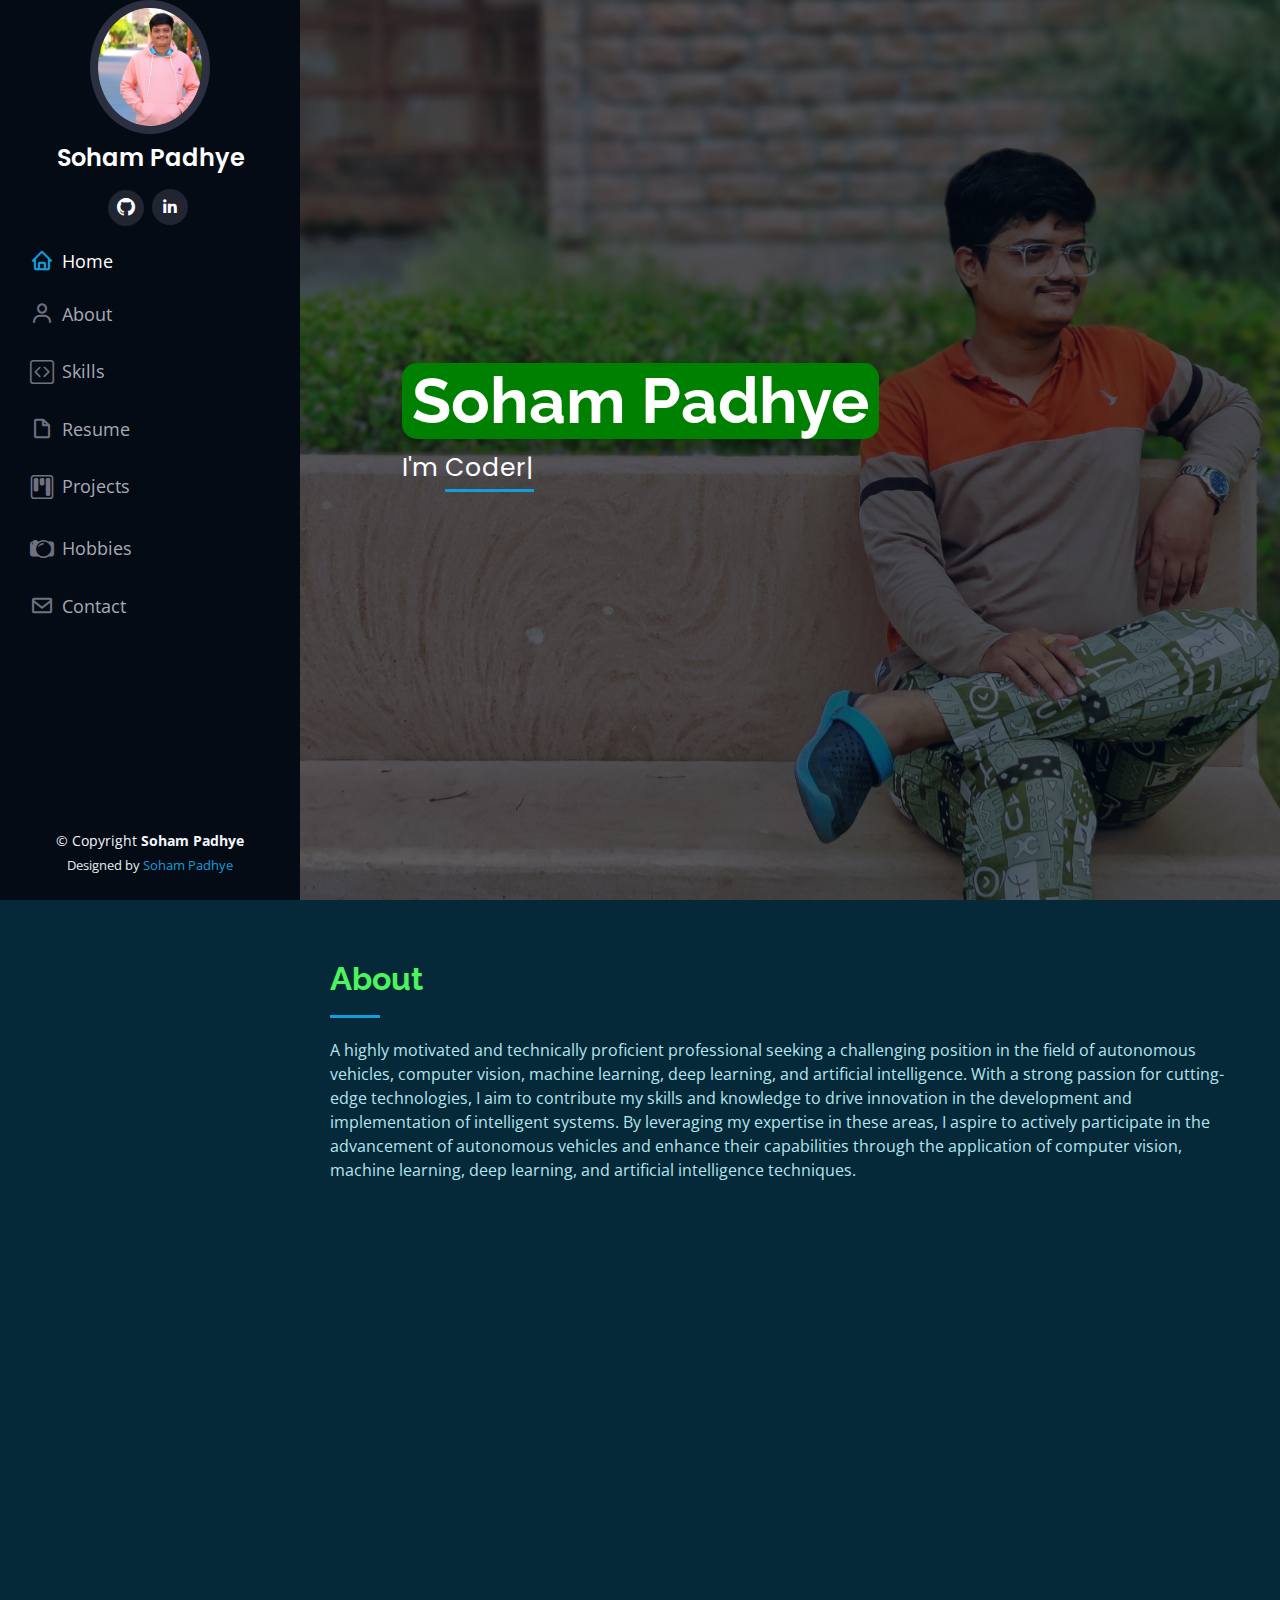
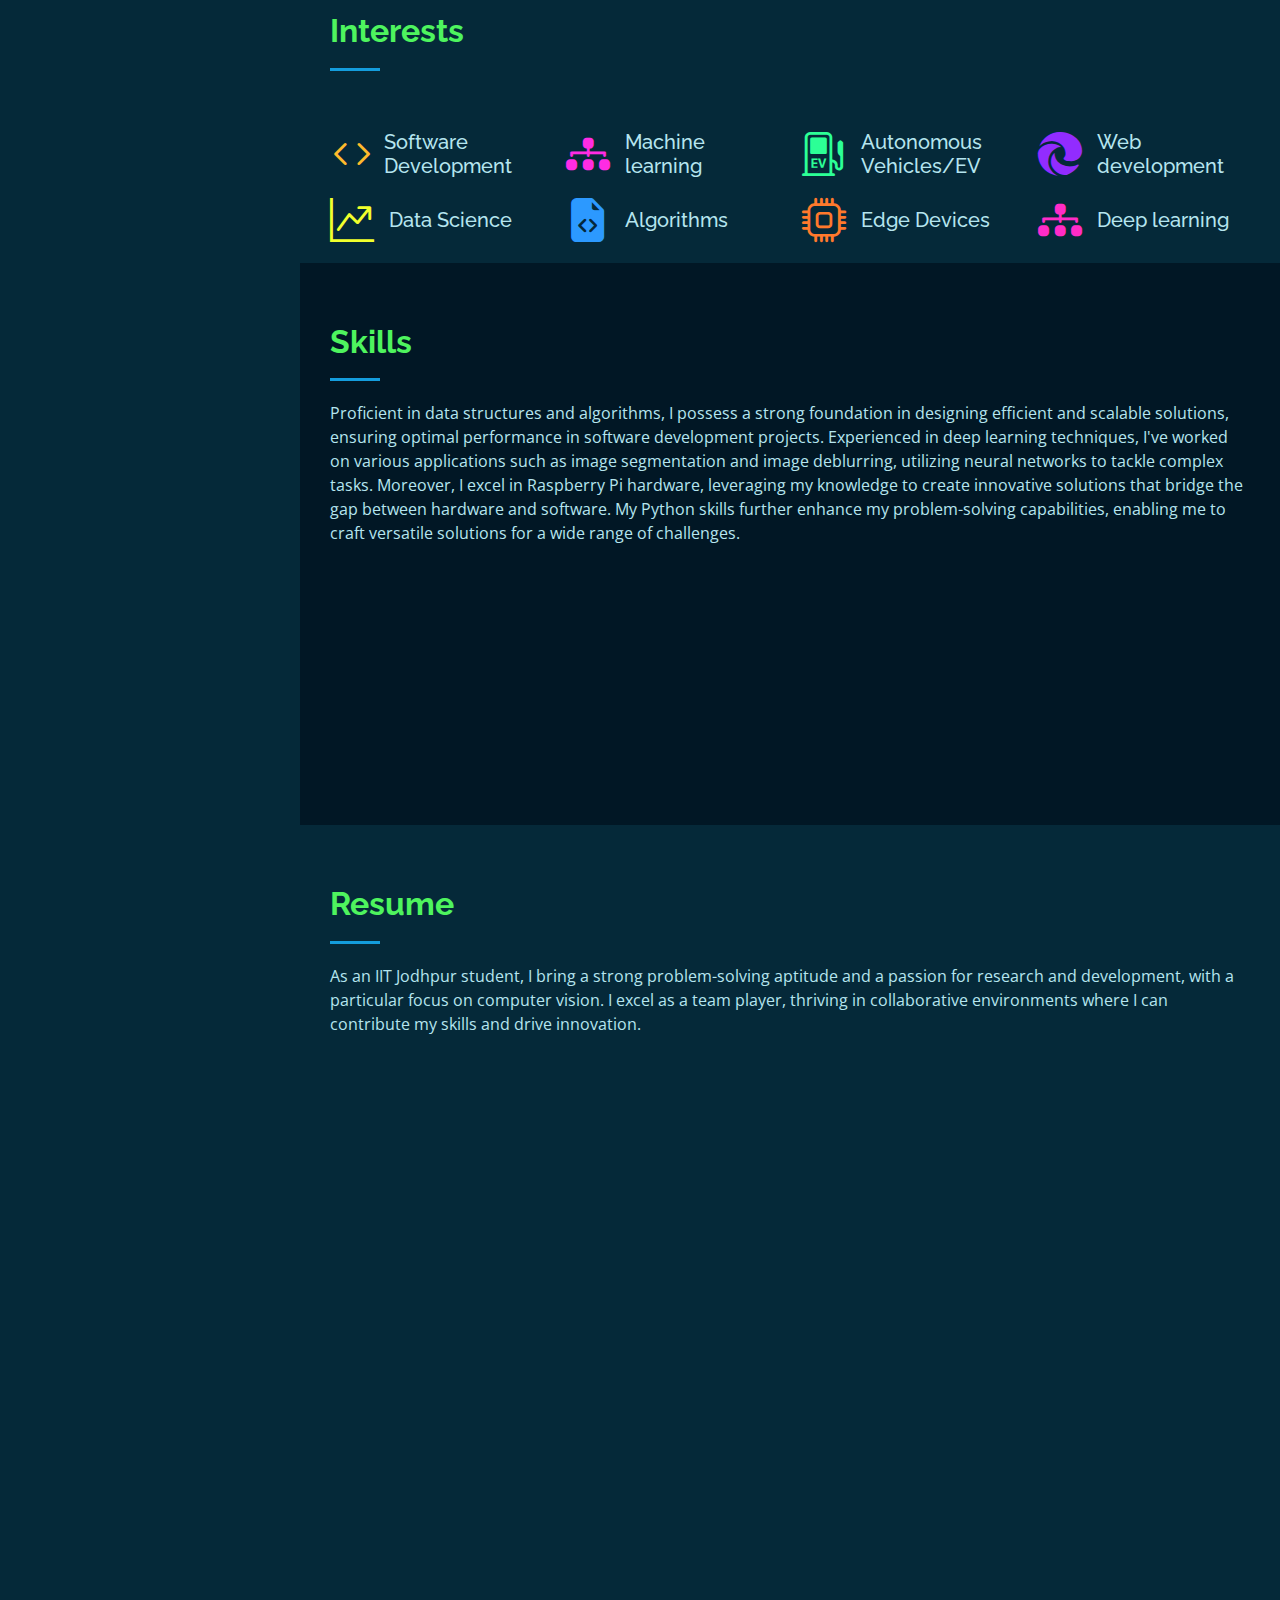
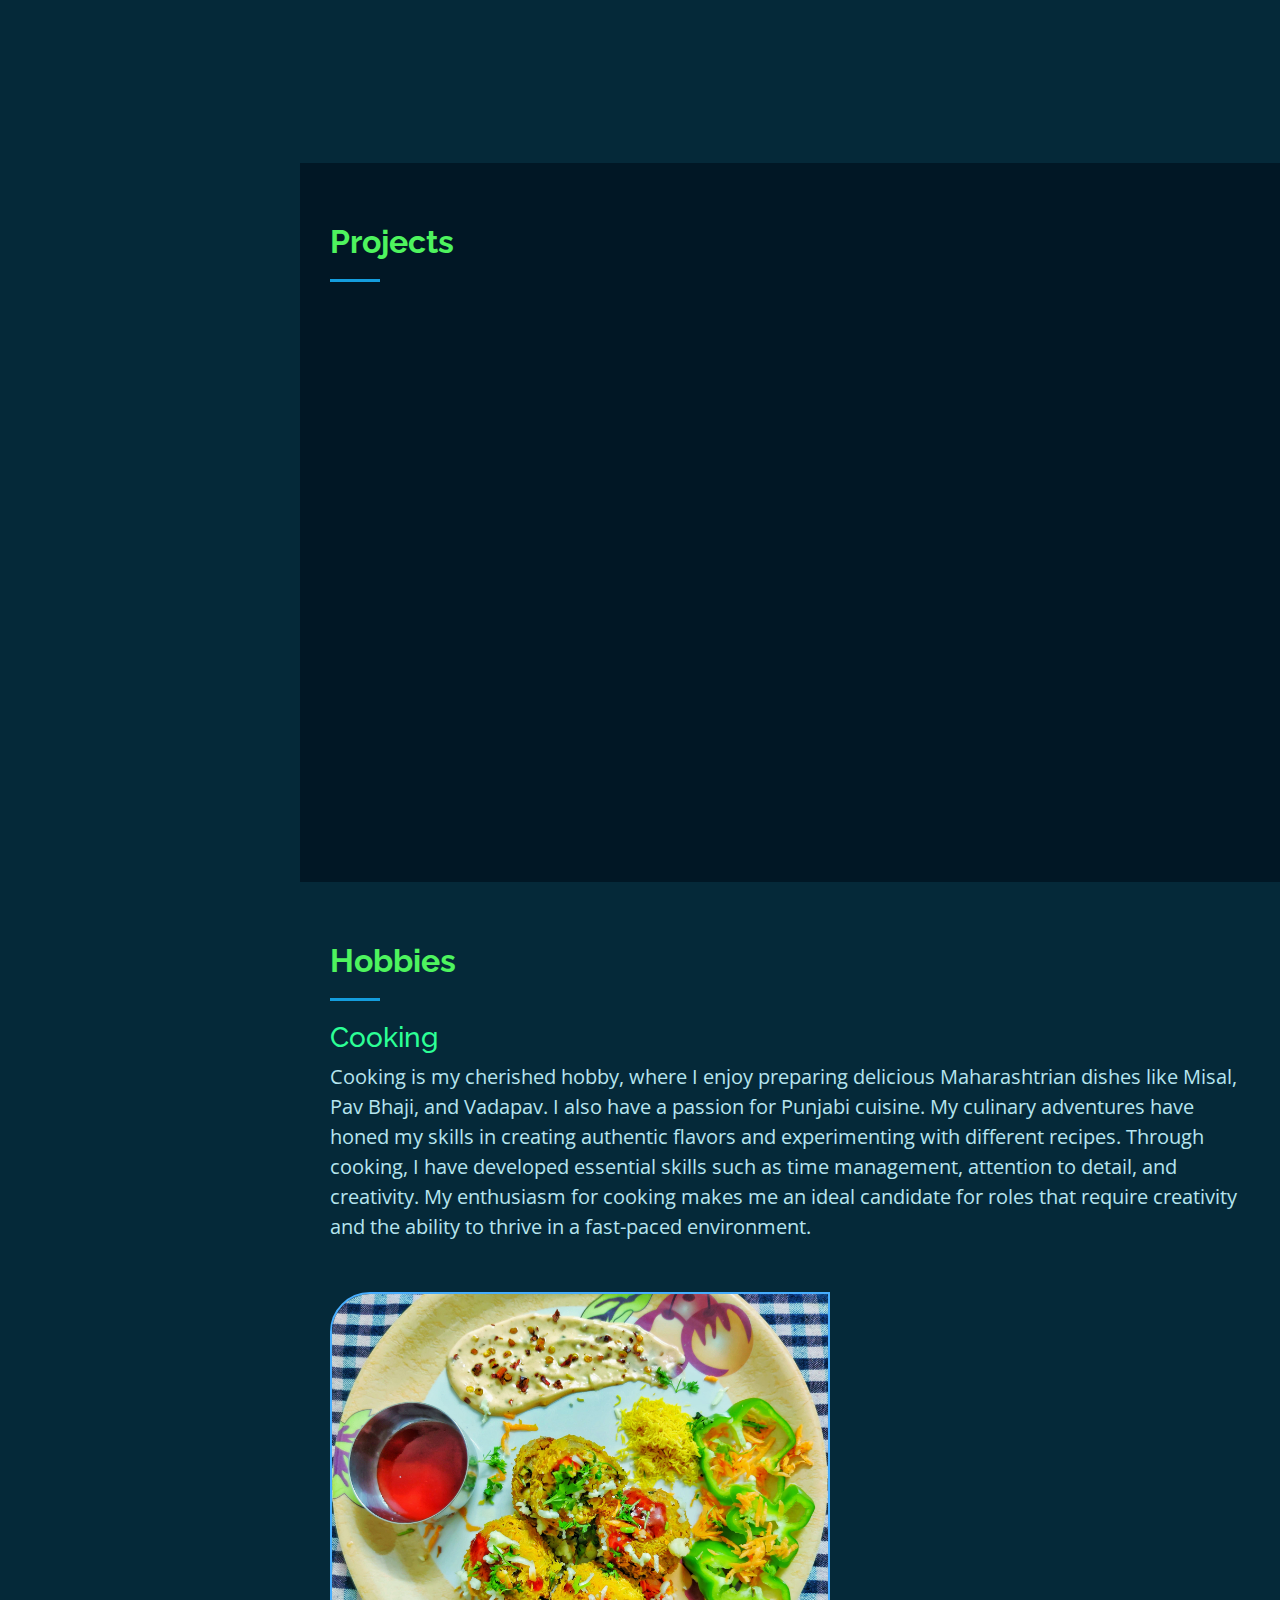
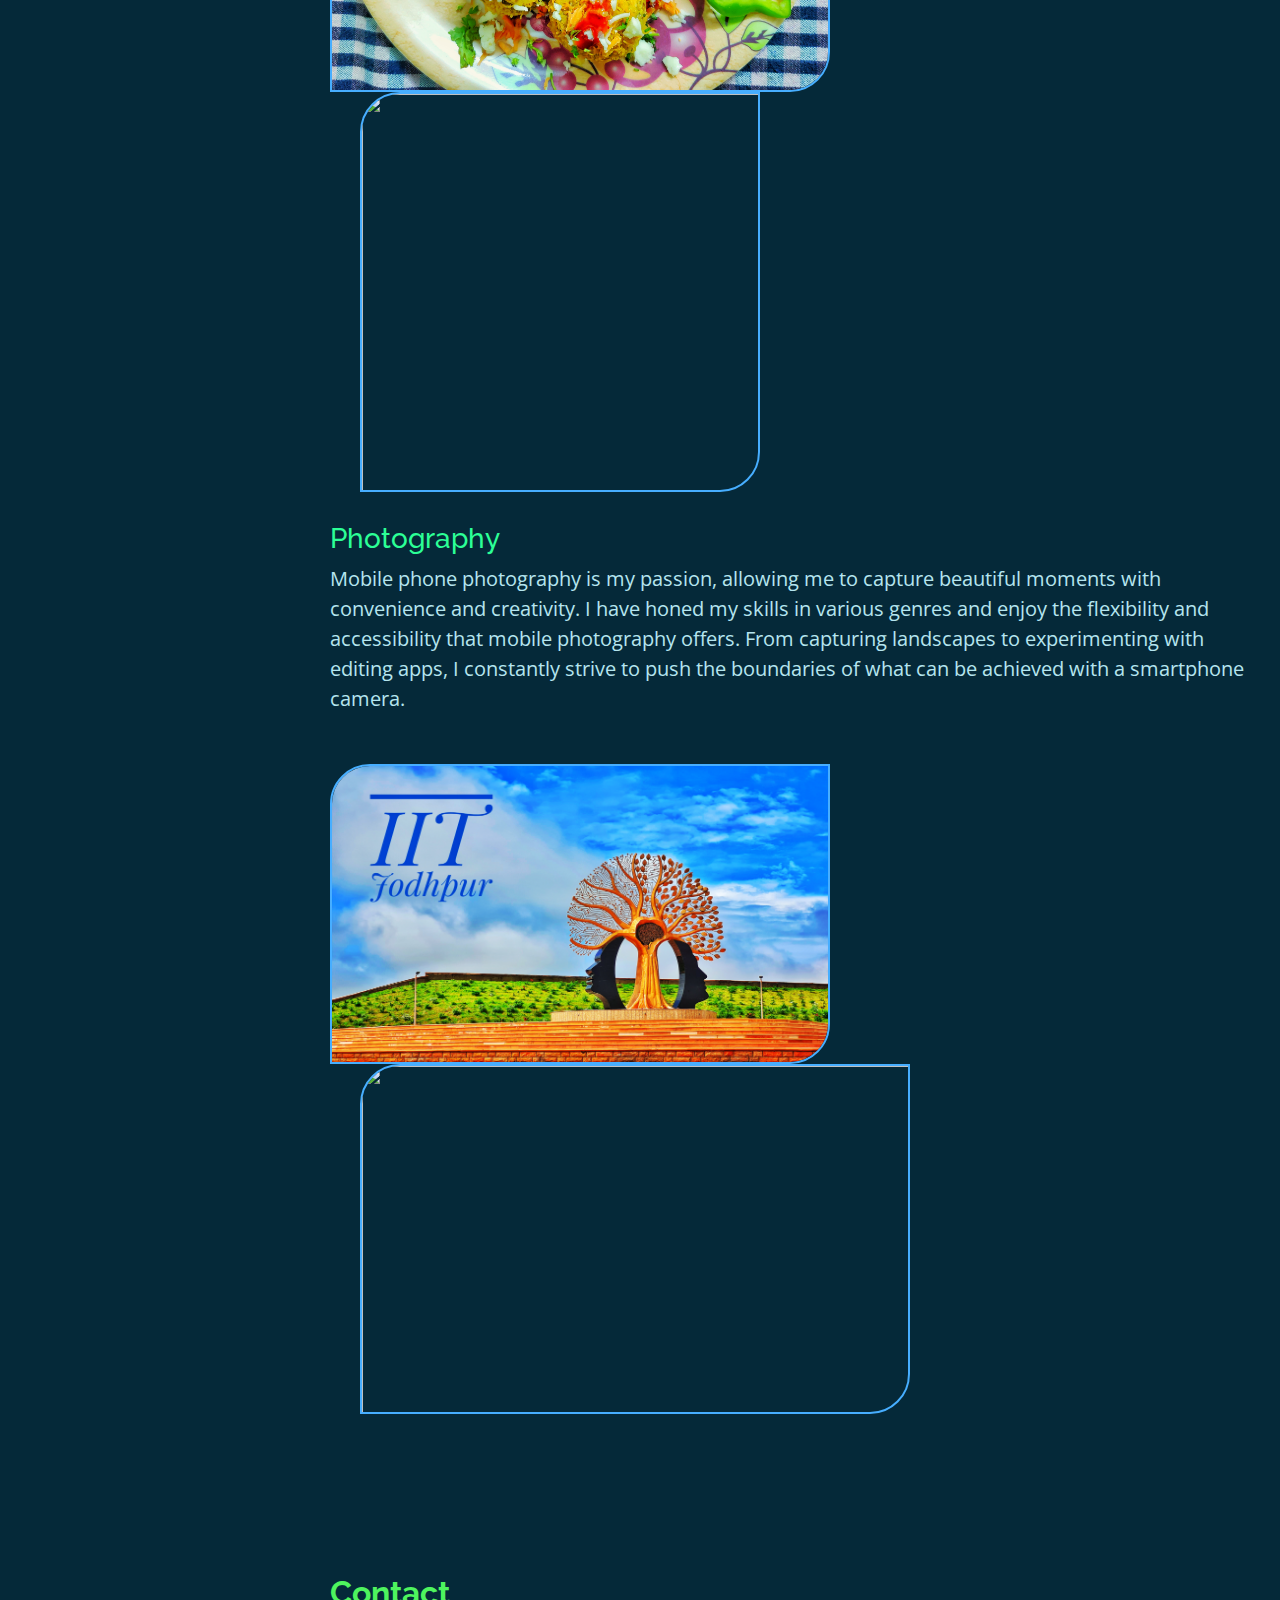
==== commit 9415a6d1: "addition" ====
--- a/index.html
+++ b/index.html
@@ -459,7 +459,6 @@
               <li data-filter="*" class="filter-active">All</li>
               <li data-filter=".filter-app">IIT Jodhpur</li>
               <li data-filter=".filter-card">VIT Pune</li>
-              <!-- <li data-filter=".filter-web">Web</li> -->
             </ul>
           </div>
         </div>
@@ -517,17 +516,6 @@
               <div class="portfolio-links">
                 <!-- <a href="assets/img/portfolio/portfolio-2.jpg" data-gallery="portfolioGallery" class="portfolio-lightbox" title="Web 3"><i class="bx bx-plus"></i></a> -->
                 <a href="exhaust.html" title="More Details"><i class="bx bx-link"></i></a>
-              </div>
-            </div>
-          </div>
-
-          <!-- veloce racing Engine card for VIT -->
-          <div class="col-lg-4 col-md-6 portfolio-item filter-card">
-            <div class="portfolio-wrap">
-              <img src="assets/img/portfolio/veloce_3.jpg" class="img-fluid" alt="">
-              <div class="portfolio-links">
-                <!-- <a href="assets/img/portfolio/portfolio-2.jpg" data-gallery="portfolioGallery" class="portfolio-lightbox" title="Web 3"><i class="bx bx-plus"></i></a> -->
-                <a href="engine.html" title="More Details"><i class="bx bx-link"></i></a>
               </div>
             </div>
           </div>
--- a/assets/css/style.css
+++ b/assets/css/style.css
@@ -136,7 +136,7 @@
 .container-fluid {
   padding-left: 30px;
   padding-right: 30px;
-  padding-bottom: 30px;
+  padding-bottom: 10px;
 }
 
 @media (max-width: 1199px) {
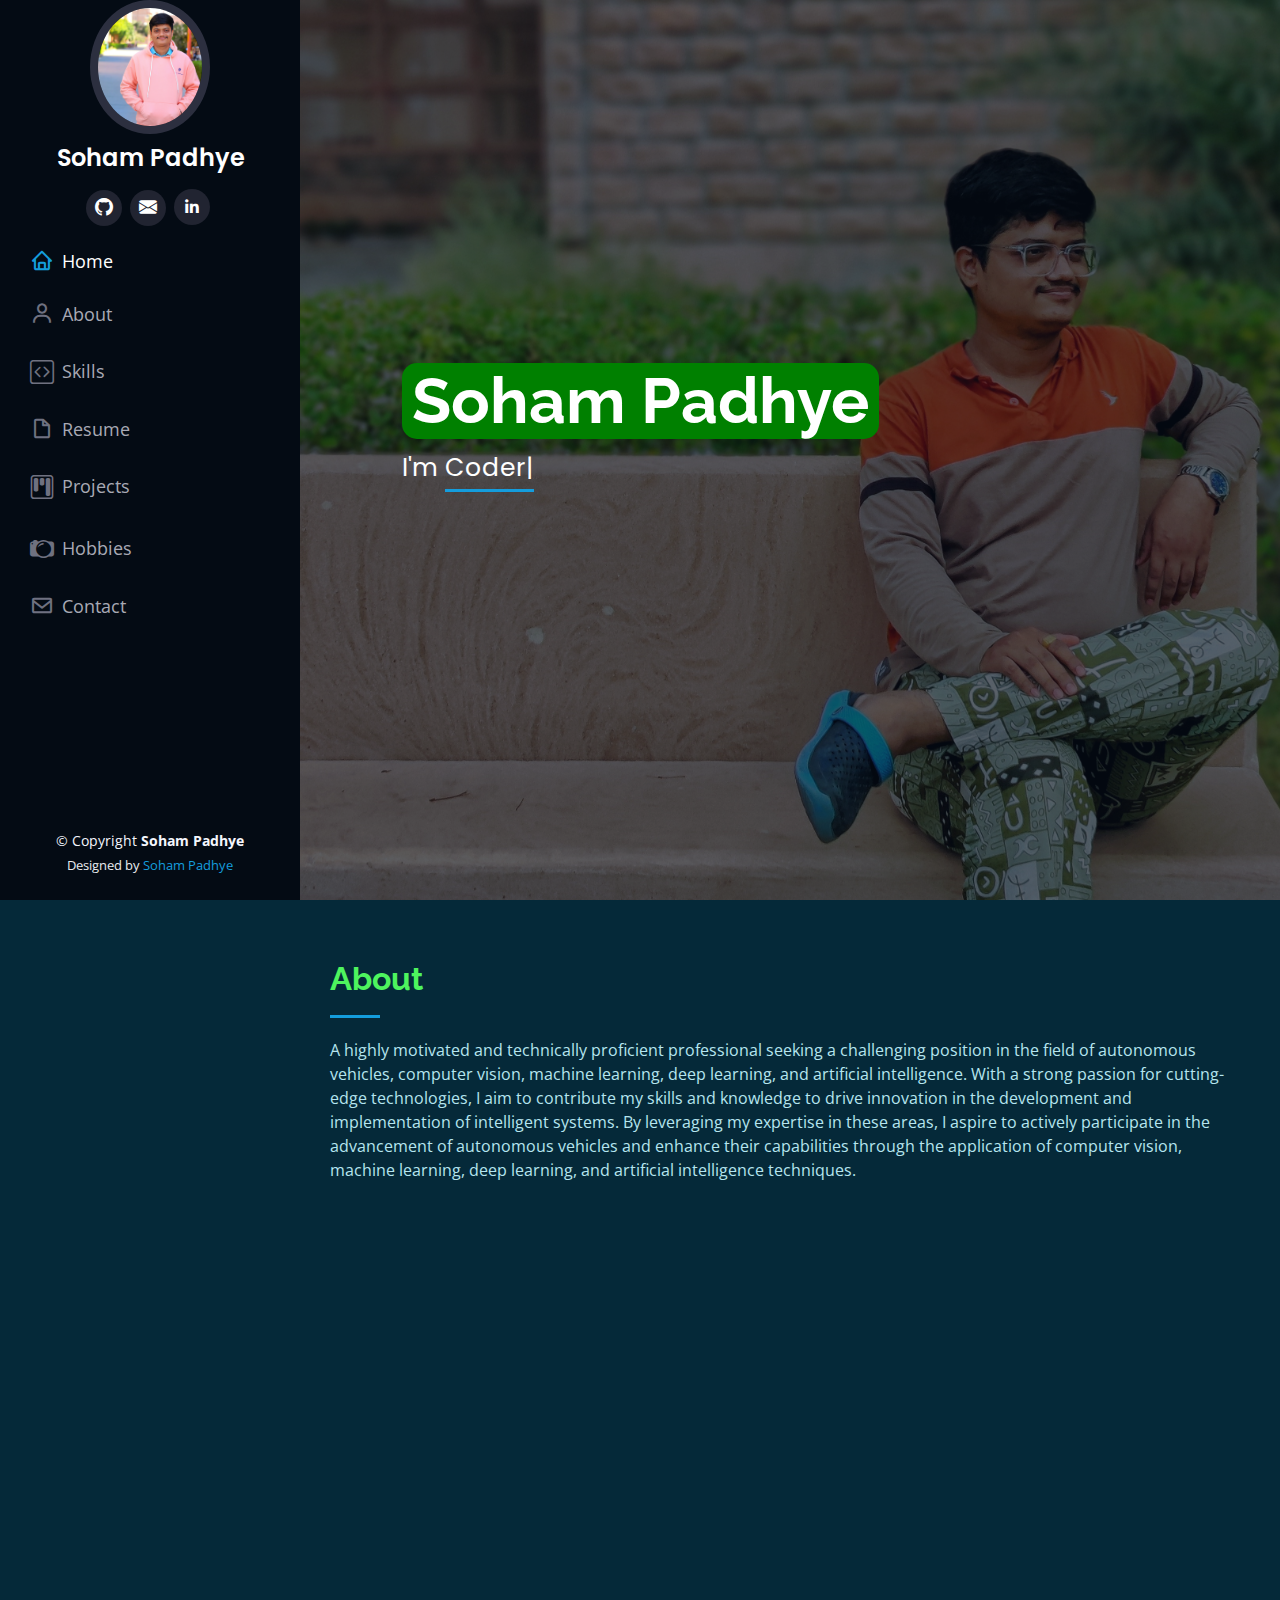
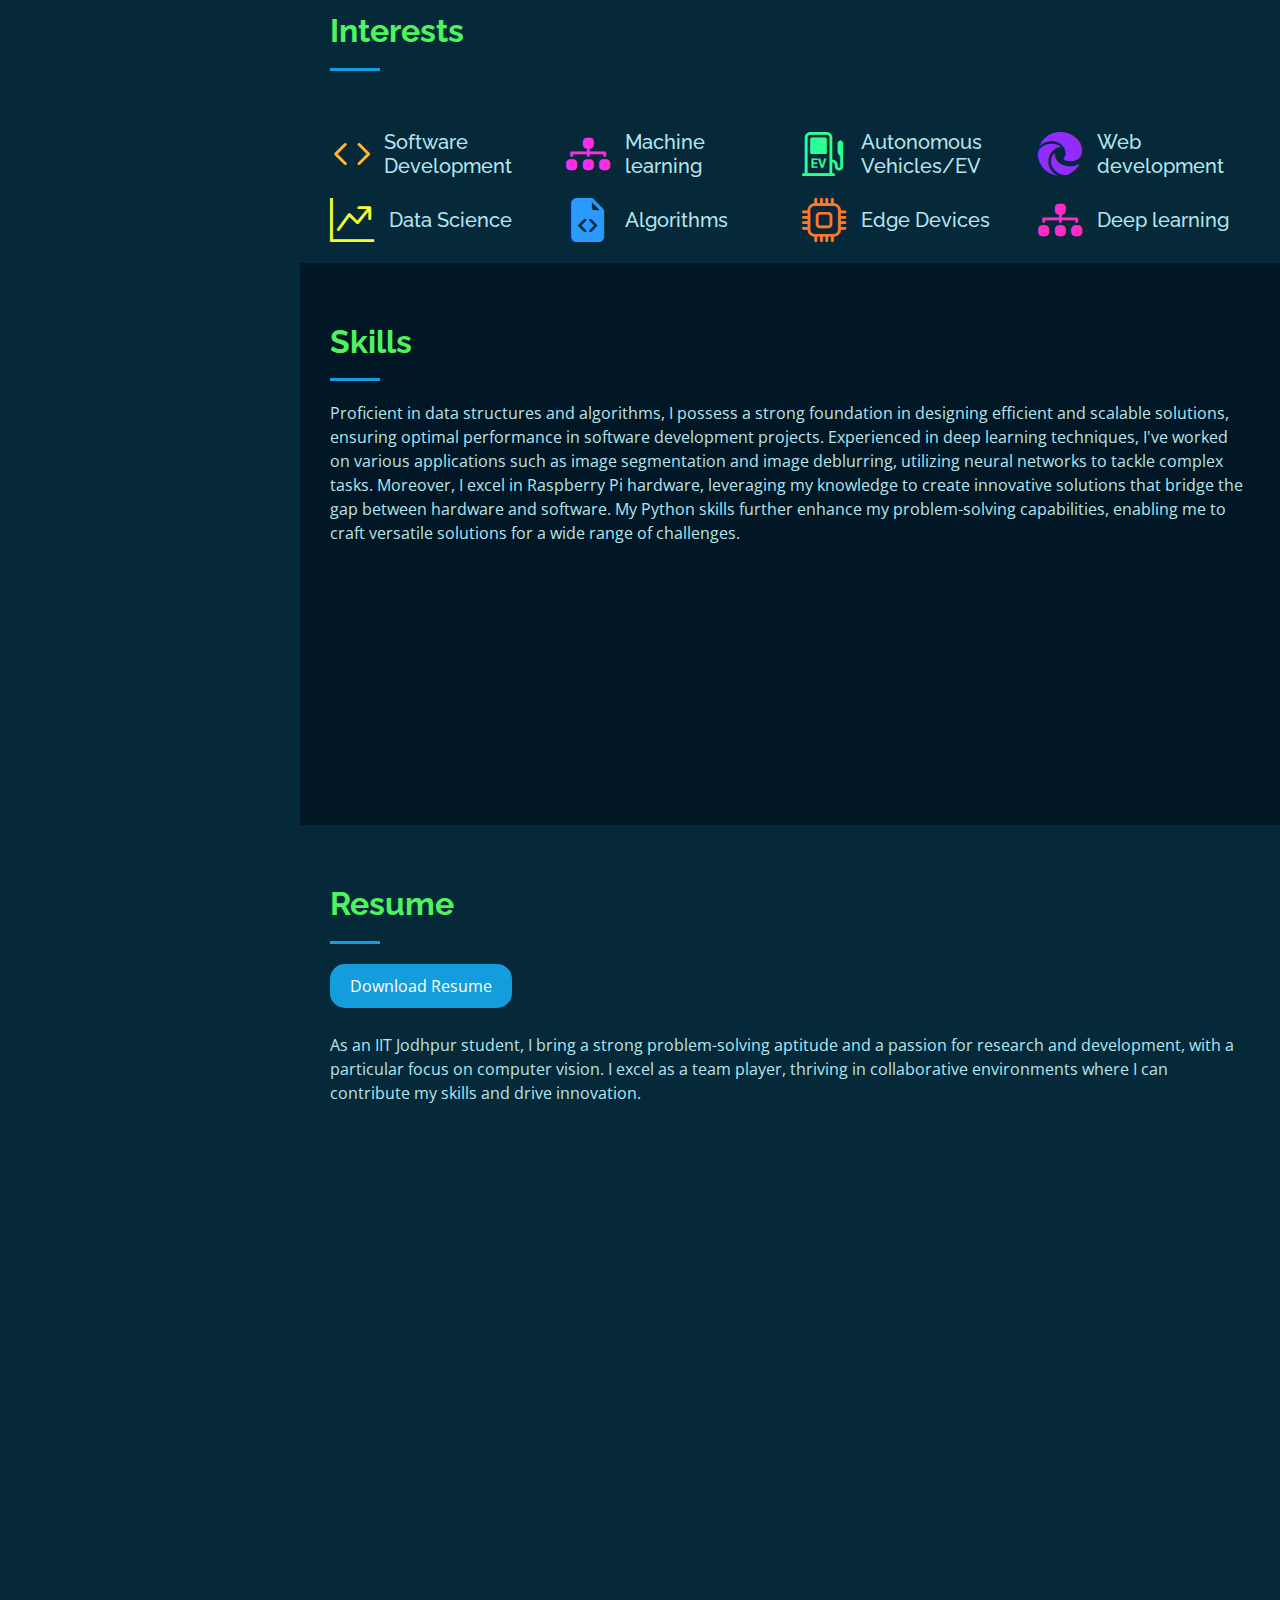
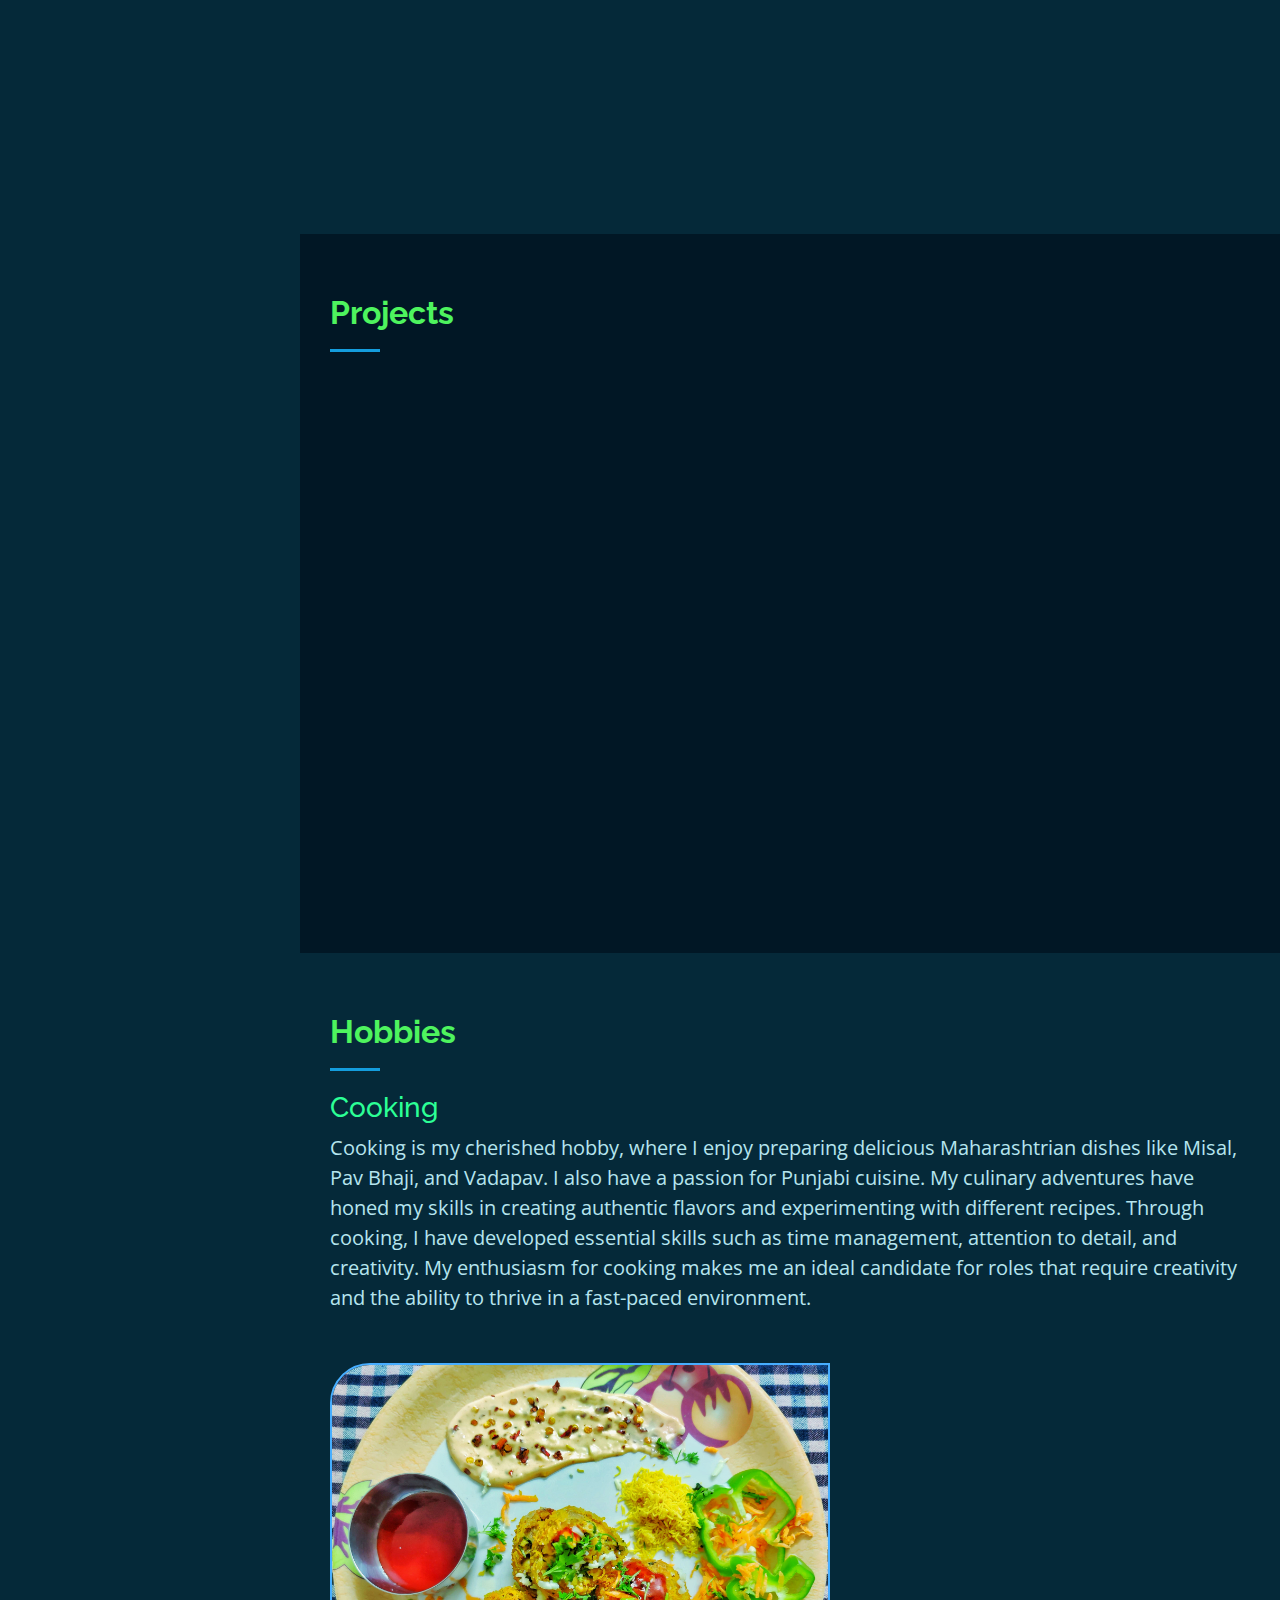
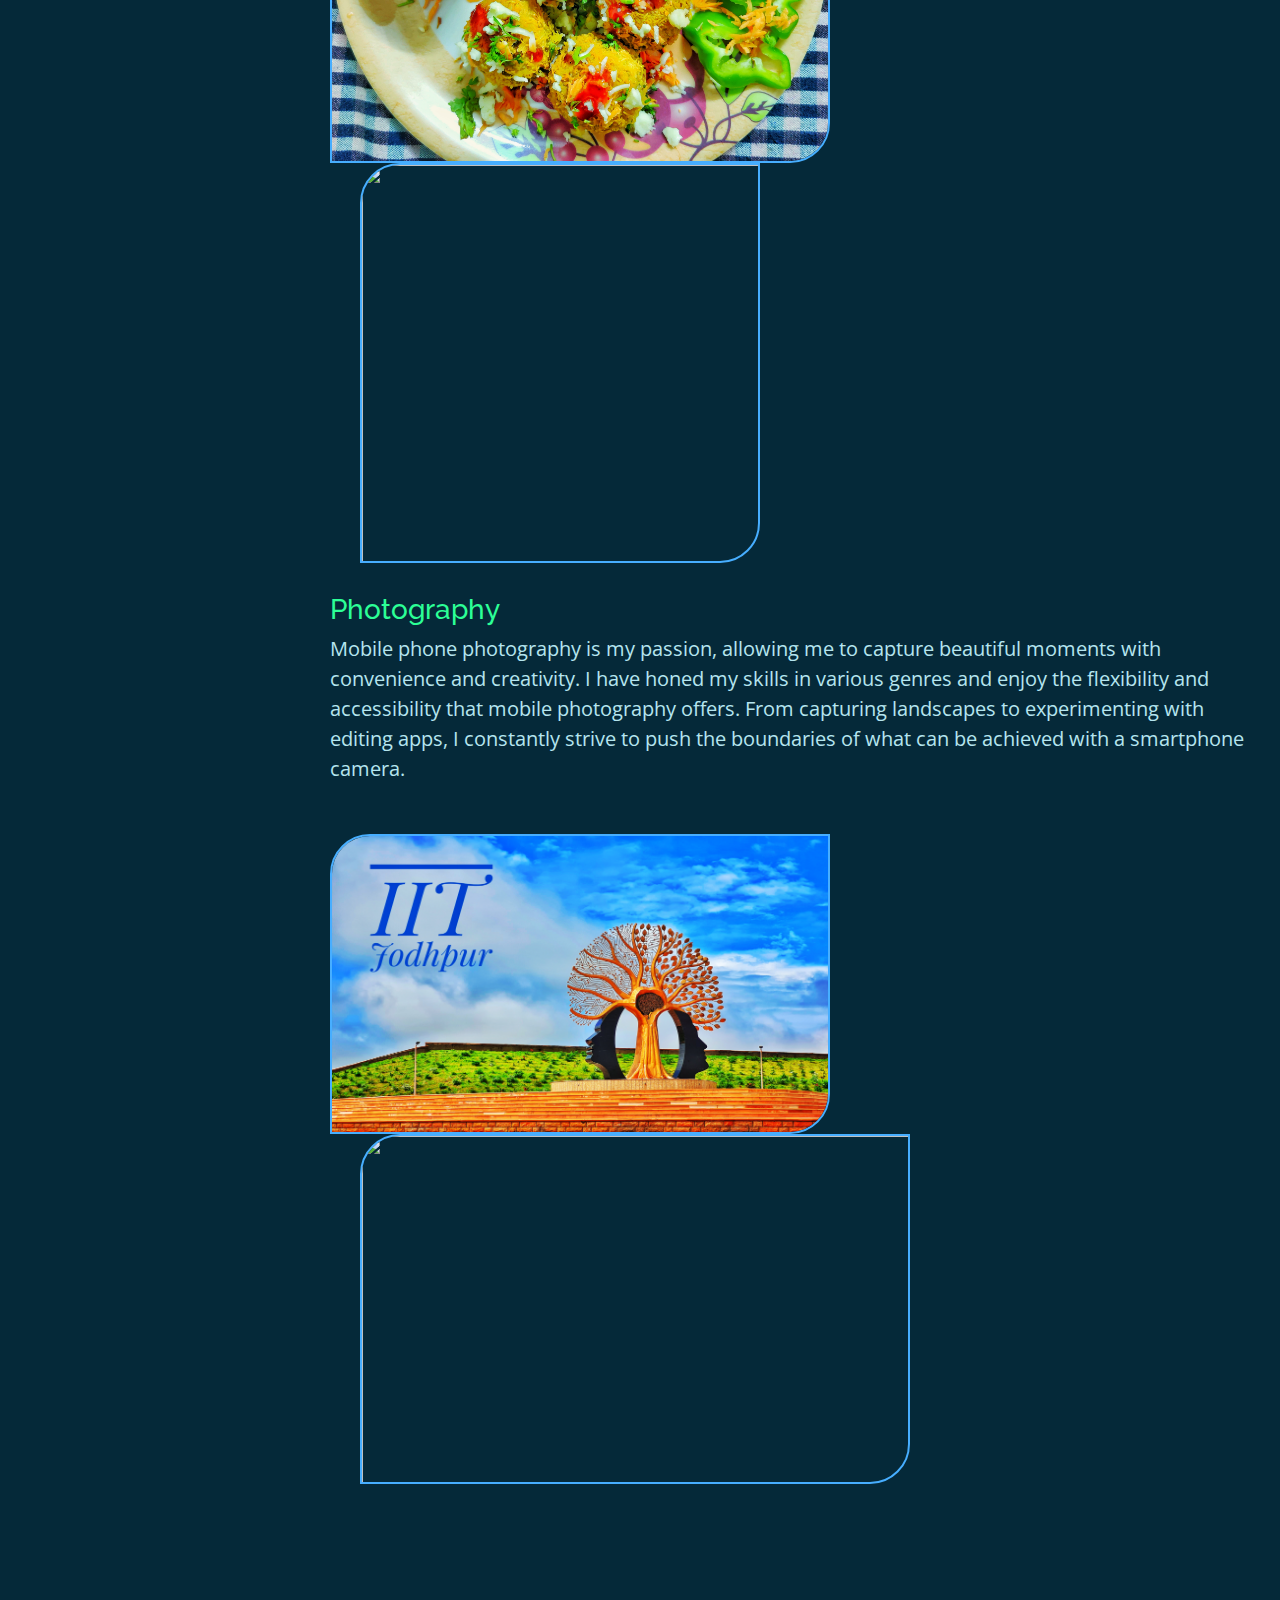
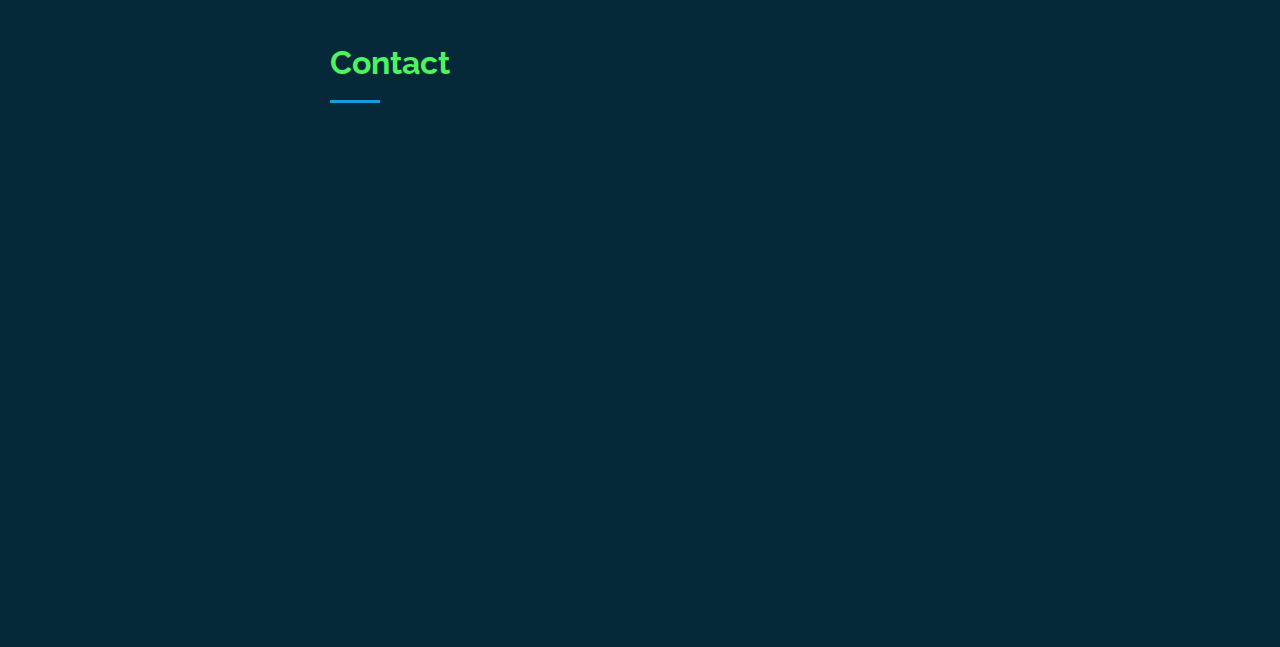
==== commit 24e3b9b7: "added resume" ====
--- a/index.html
+++ b/index.html
@@ -52,6 +52,7 @@
           <!-- <a href="#" class="twitter"><i class="bx bxl-twitter"></i></a> -->
           <!-- <a href="#" class="facebook"><i class="bx bxl-facebook"></i></a> -->
           <a href="https://github.com/sohampadhye007?tab=repositories" target="_blank" class="instagram"><i class="bi bi-github"></i></a>
+          <a href=""  id="email-icon"><i class="bi bi-envelope-fill"></i></a>
           <a href="https://www.linkedin.com/in/soham-padhye-9a4583132/" target="_blank" ><i class="bx bxl-linkedin"></i></a>
         </div>
       </div>
@@ -388,7 +389,10 @@
       <div class="container">
 
         <div class="section-title">
+          
           <h2>Resume</h2>
+          
+          <button id="downloadButton" class="round-button">Download Resume</button>
           <p>As an IIT Jodhpur student, I bring a strong problem-solving aptitude and a passion for 
             research and development, with a particular focus on computer vision. 
             I excel as a team player, thriving in collaborative environments where 
@@ -401,8 +405,8 @@
             <h3 class="resume-title">Education</h3>
             <div class="resume-item">
               <h4>M.Tech Robotics and Mobility Systems</h4>
-              <h5>2022 - 2024</h5>
-              <p><em>Indian Institute of Technology Jodhpur (IITJ)</em></p>
+              <h4>Indian Institute of Technology Jodhpur (IITJ)</h4>
+              <p>2022 - 2024</p>
               <p>
                 <h4>Subjects</h4>
                 Machine learning, Deep learning, Artificial Intelligence, Autonomous Systems,
@@ -411,8 +415,8 @@
             </div>
             <div class="resume-item">
               <h4>B.Tech Mechanical Engineering</h4>
-              <h5>2014 - 2016</h5>
-              <p><em>Vishwakarma Institute of Technology</em></p>
+              <h4>Vishwakarma Institute of Technology</h4>
+              <p></p>2014 - 2016
               <p>
                 <h4>Subjects</h4>
                Machine Design, Theory of machine, Strength of material, Heat Transfer, Industrial engineering and operational research</p>
@@ -422,23 +426,23 @@
             <h3 class="resume-title">Professional Experience</h3>
             <div class="resume-item">
               <h4>Atlas Copco India Ltd.</h4>
-              <h5>2020-2022</h5>
-              <p><em>Engineer- Product Management </em></p>
+              <h4>2020-2022</h4>
+              <p>Engineer- Product Management</p>
               <ul>
-                <li>Lead the project to modify cooler design, mitigating welding spatter contamination and fostering efficient cross-functional team collaboration through the timely delivery of updated design drawings</li>
+                <li>Led the project to modify cooler design, mitigating welding spatter contamination and fostering efficient cross-functional team collaboration through the timely delivery of updated design drawings</li>
                 <li>Managed the evaluation and adjustment of pressurized piston compressor components in alignment with UKCA standards using PV Elite software, ensuring compliance with UKCA marking guidelines for project and team success. </li>
               </ul>
             </div>
             <div class="resume-item">
               <h4>UAV Lab Teaching Assistant</h4>
-              <h5>December 2022</h5>
-              <p><em>IIT Jodhpur</em></p>
+              <h4>December 2022</h4>
+              <p>IIT Jodhpur</p>
               <ul>
-                <li>Taught and managed the Unmanned Aerial Vehicles lab session</li>
-                
+                <li>Taught and managed the Unmanned Aerial Vehicles lab session. Conducted the experiments using Arduino and Rasspberry pi.</li>
               </ul>
             </div>
           </div>
+          
         </div>
 
       </div>
@@ -585,58 +589,6 @@
 
       </div>
     </section><!-- End Portfolio Section -->
-
-    <!-- ======= Services Section ======= -->
-    <!-- <section id="services" class="services">
-      <div class="container">
-
-        <div class="section-title">
-          <h2>Services</h2>
-          <p>Magnam dolores commodi suscipit. Necessitatibus eius consequatur ex aliquid fuga eum quidem. Sit sint consectetur velit. Quisquam quos quisquam cupiditate. Et nemo qui impedit suscipit alias ea. Quia fugiat sit in iste officiis commodi quidem hic quas.</p>
-        </div>
-
-        <div class="row">
-          <div class="col-lg-4 col-md-6 icon-box" data-aos="fade-up">
-            <div class="icon"><i class="bi bi-briefcase"></i></div>
-            <h4 class="title"><a href="">Lorem Ipsum</a></h4>
-            <p class="description">Voluptatum deleniti atque corrupti quos dolores et quas molestias excepturi sint occaecati cupiditate non provident</p>
-          </div>
-          <div class="col-lg-4 col-md-6 icon-box" data-aos="fade-up" data-aos-delay="100">
-            <div class="icon"><i class="bi bi-card-checklist"></i></div>
-            <h4 class="title"><a href="">Dolor Sitema</a></h4>
-            <p class="description">Minim veniam, quis nostrud exercitation ullamco laboris nisi ut aliquip ex ea commodo consequat tarad limino ata</p>
-          </div>
-          <div class="col-lg-4 col-md-6 icon-box" data-aos="fade-up" data-aos-delay="200">
-            <div class="icon"><i class="bi bi-bar-chart"></i></div>
-            <h4 class="title"><a href="">Sed ut perspiciatis</a></h4>
-            <p class="description">Duis aute irure dolor in reprehenderit in voluptate velit esse cillum dolore eu fugiat nulla pariatur</p>
-          </div>
-          <div class="col-lg-4 col-md-6 icon-box" data-aos="fade-up" data-aos-delay="300">
-            <div class="icon"><i class="bi bi-binoculars"></i></div>
-            <h4 class="title"><a href="">Magni Dolores</a></h4>
-            <p class="description">Excepteur sint occaecat cupidatat non proident, sunt in culpa qui officia deserunt mollit anim id est laborum</p>
-          </div>
-          <div class="col-lg-4 col-md-6 icon-box" data-aos="fade-up" data-aos-delay="400">
-            <div class="icon"><i class="bi bi-brightness-high"></i></div>
-            <h4 class="title"><a href="">Nemo Enim</a></h4>
-            <p class="description">At vero eos et accusamus et iusto odio dignissimos ducimus qui blanditiis praesentium voluptatum deleniti atque</p>
-          </div>
-          <div class="col-lg-4 col-md-6 icon-box" data-aos="fade-up" data-aos-delay="500">
-            <div class="icon"><i class="bi bi-calendar4-week"></i></div>
-            <h4 class="title"><a href="">Eiusmod Tempor</a></h4>
-            <p class="description">Et harum quidem rerum facilis est et expedita distinctio. Nam libero tempore, cum soluta nobis est eligendi</p>
-          </div>
-        </div>
-
-      </div>
-    </section> -->
-    <!-- End Services Section -->
-
-    <!-- ======= Testimonials Section ======= -->
-   
-    <!-- End Testimonials Section -->
-
-    <!-- Start Hobbies Section -->
 
   <section id="Hobbies" class="Hobbies">
     <div class="container">
--- a/assets/css/style.css
+++ b/assets/css/style.css
@@ -482,6 +482,25 @@
 /*--------------------------------------------------------------
 # Resume
 --------------------------------------------------------------*/
+
+
+  /* Style for the round button */
+  .round-button {
+    border: none;
+    border-radius: 15px; /* Makes the button round */
+    background-color: #149ddd; /* Sets the button background color to blue */
+    color: white; /* Sets the text color to white */
+    padding: 10px 20px; /* Adjust padding for button size */
+    cursor: pointer;
+    font-size: 16px;
+    margin-bottom: 25px;
+  }
+
+  /* Hover effect (optional) */
+  .round-button:hover {
+    background-color: rgb(0, 95, 139); /* Change the background color on hover */
+  }
+
 .resume .resume-title {
   font-size: 26px;
   font-weight: 700;
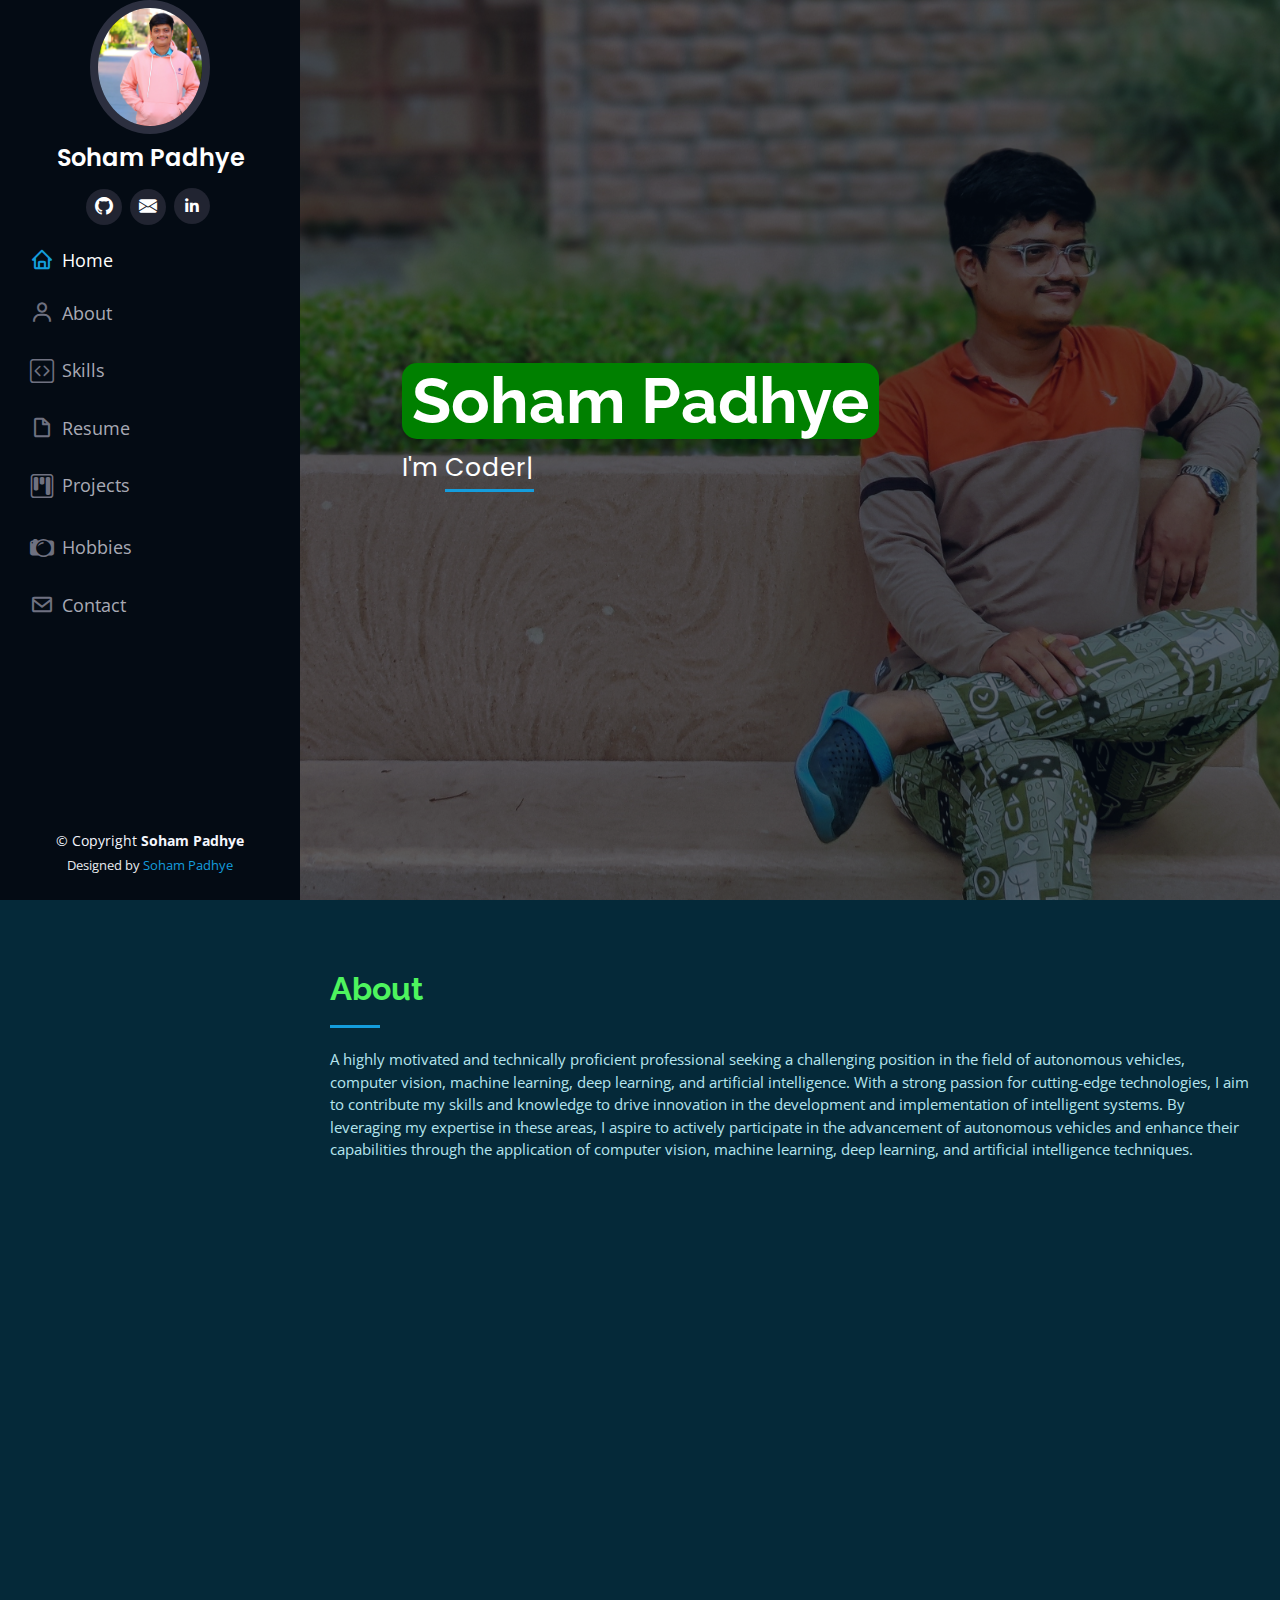
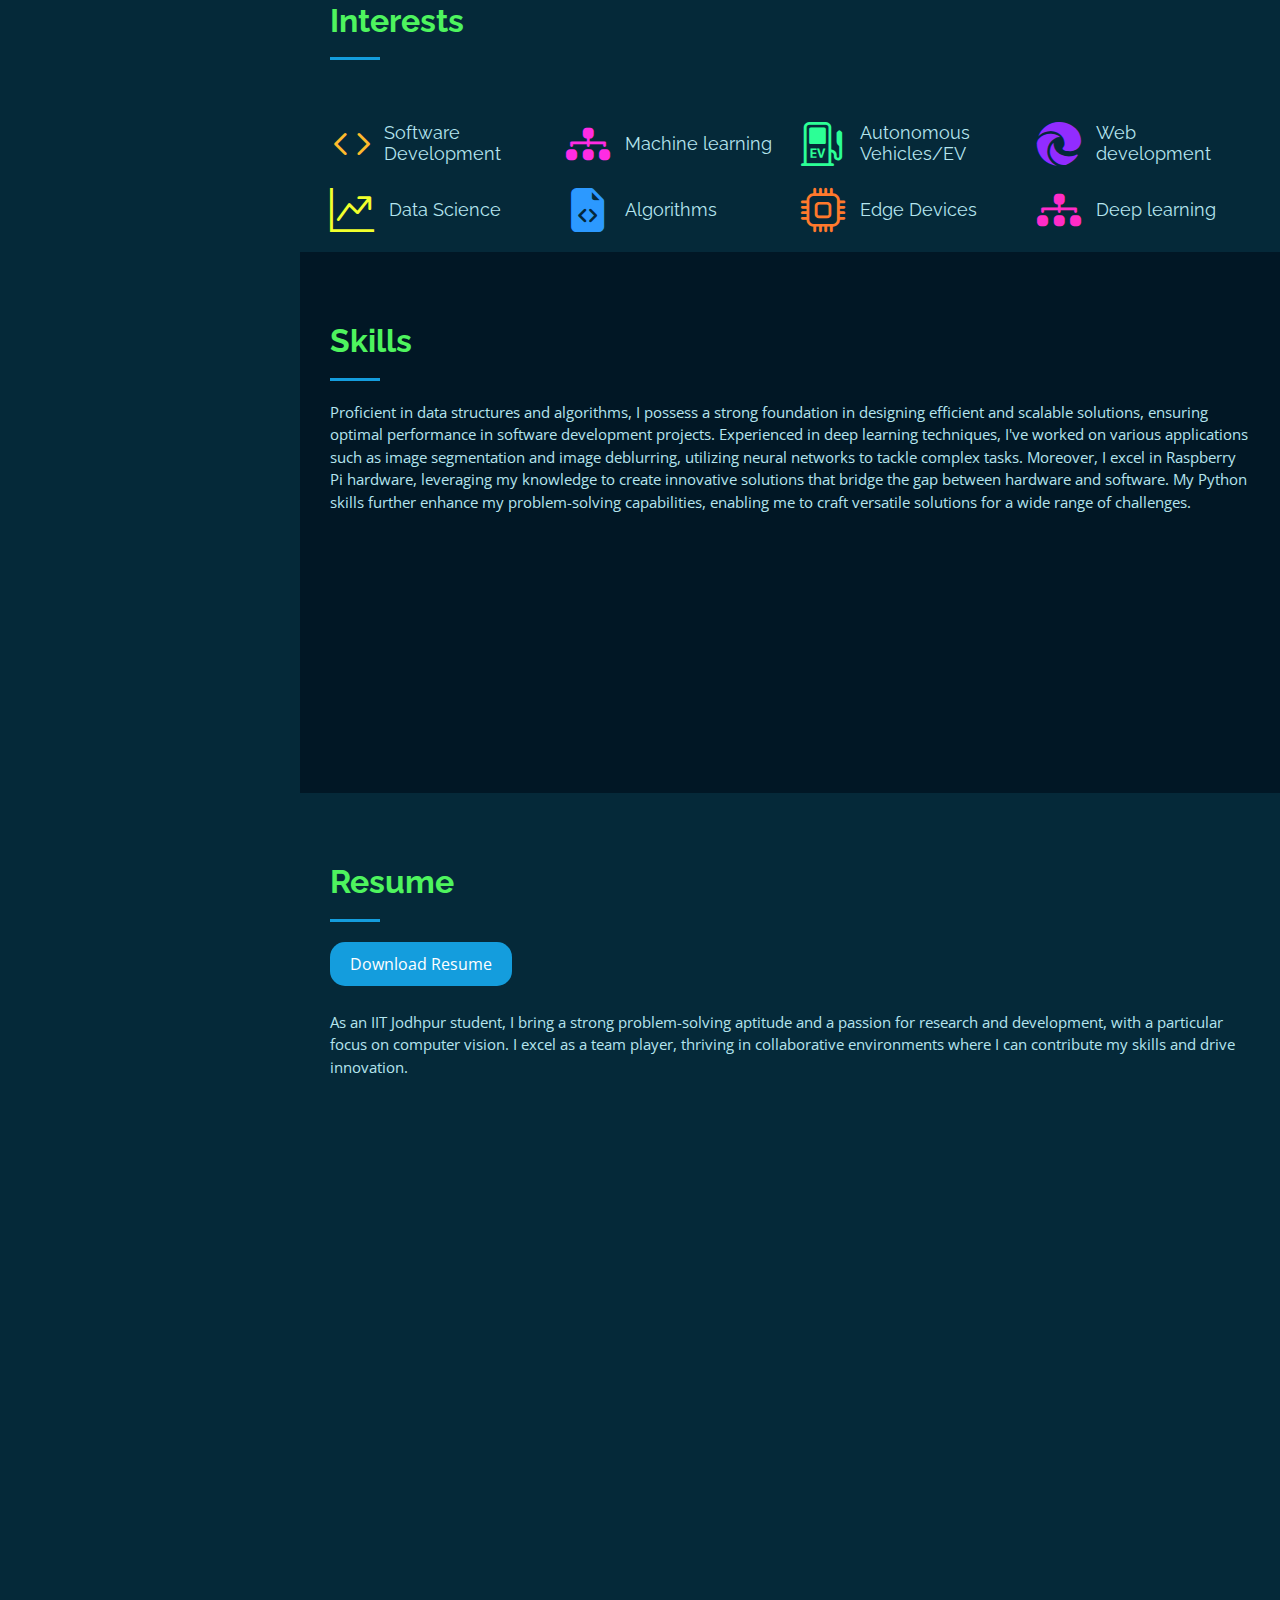
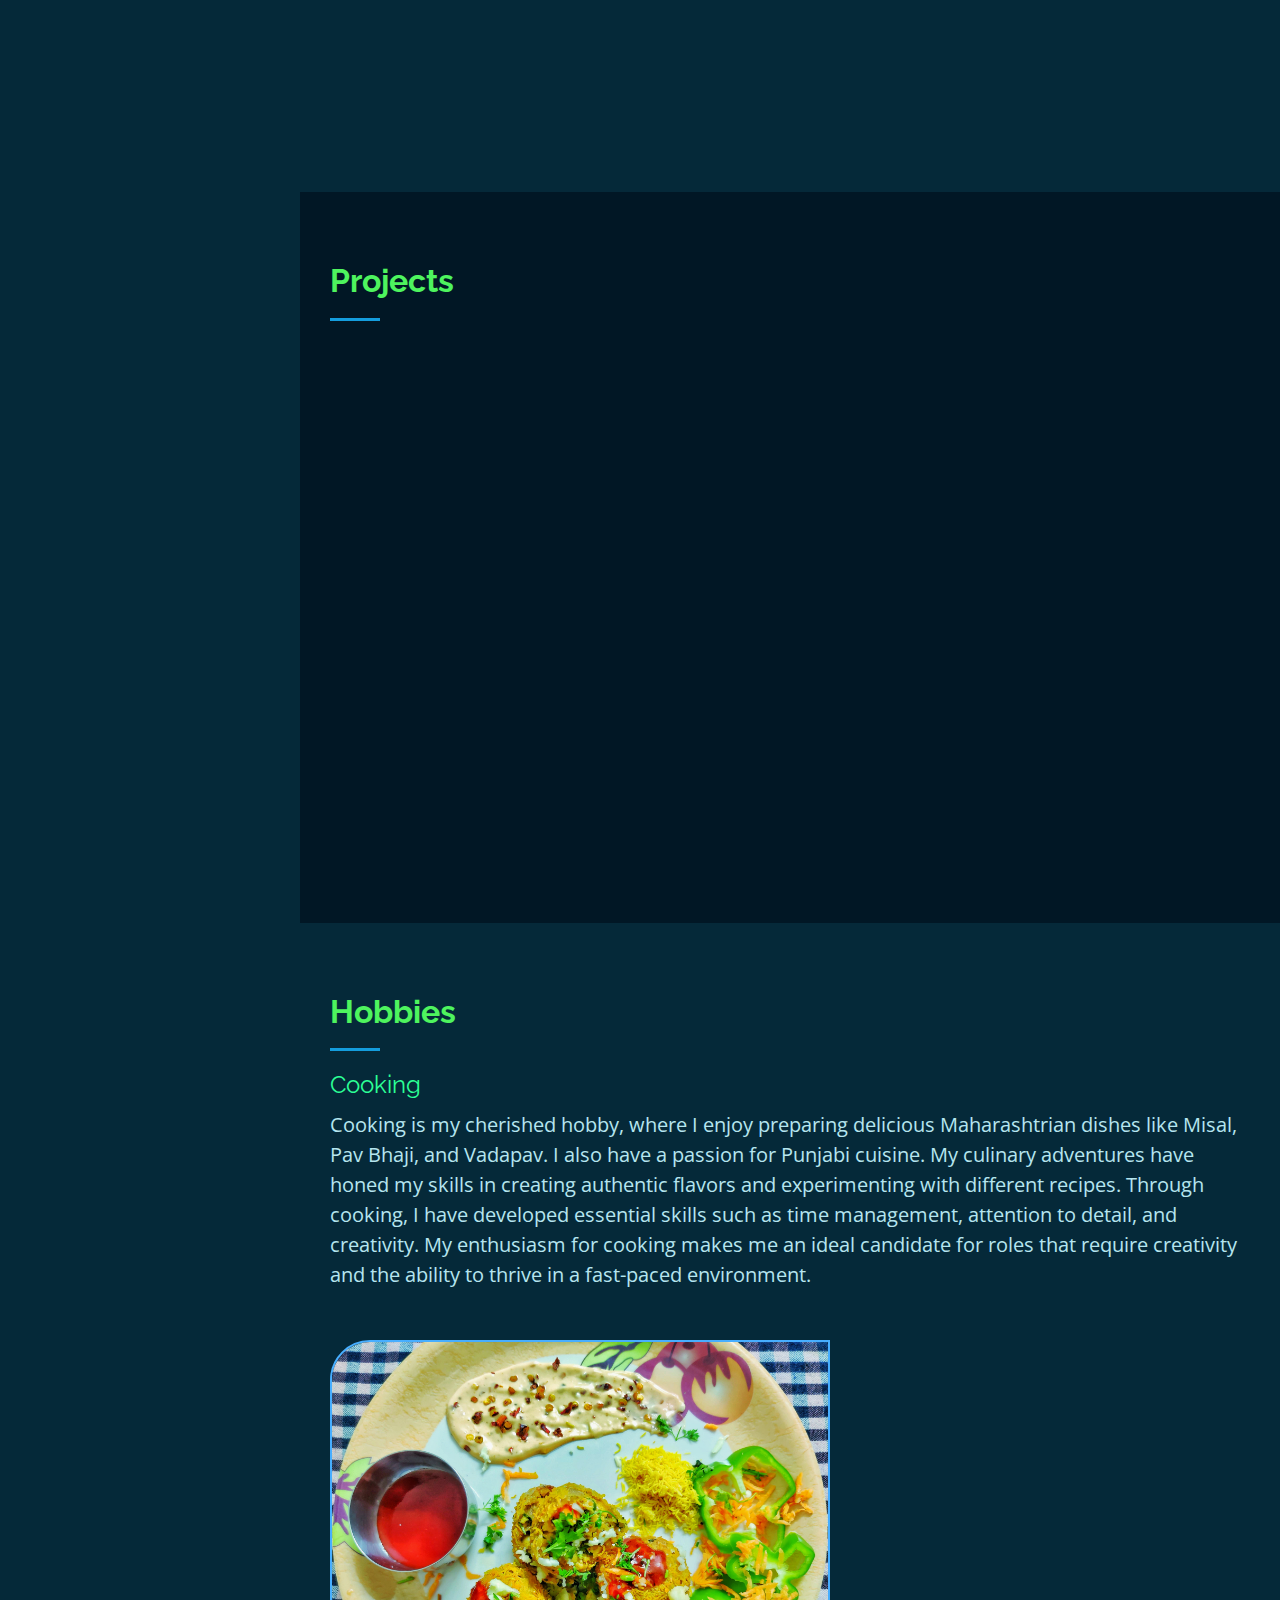
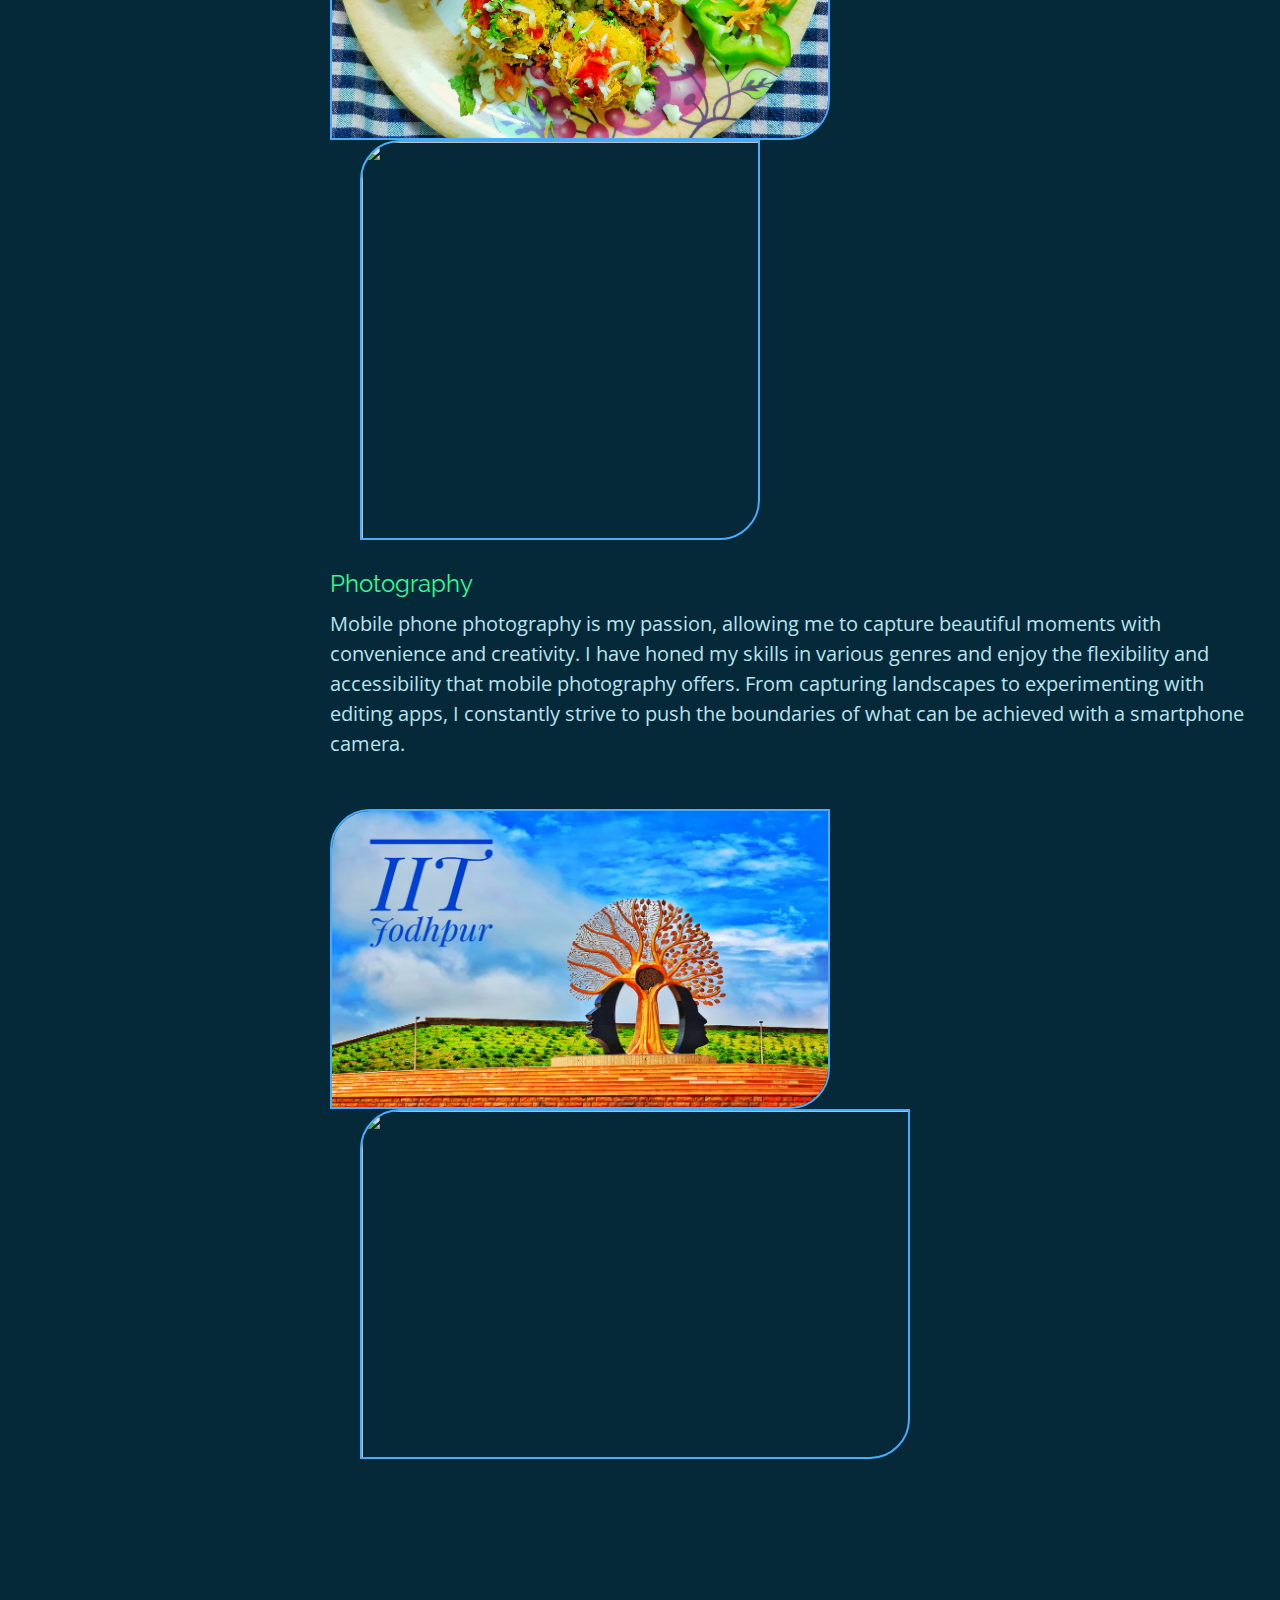
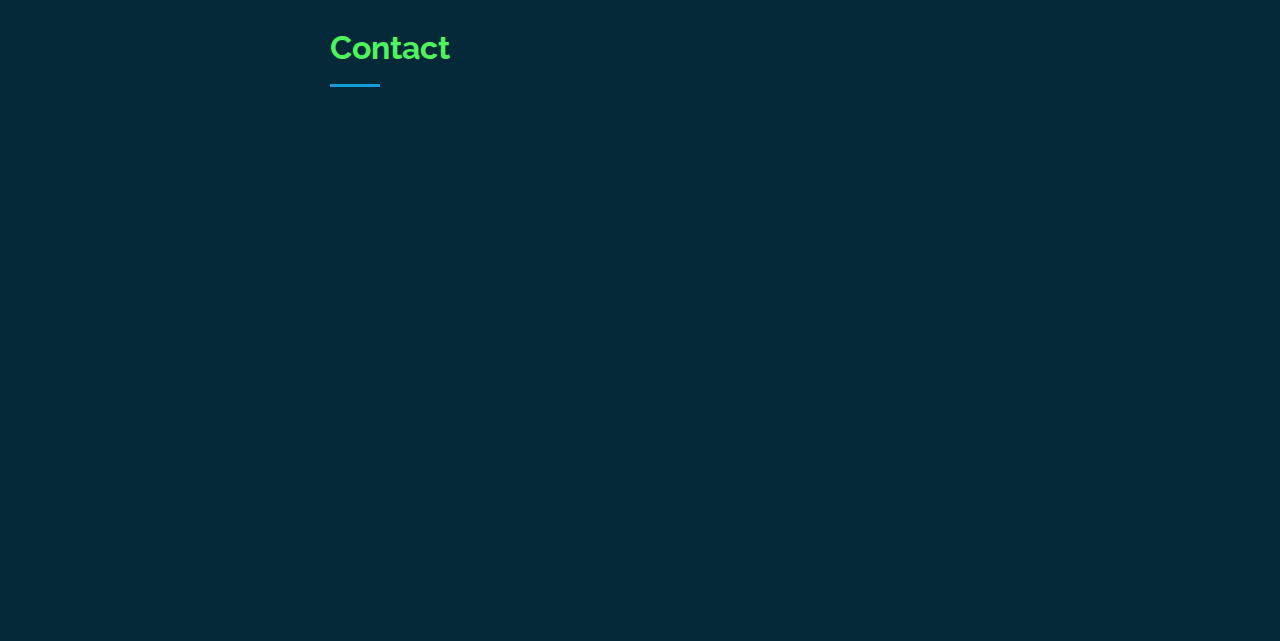
==== commit fe6d7ea0: "Latest Commit" ====
--- a/index.html
+++ b/index.html
@@ -10,8 +10,8 @@
   <meta content="" name="keywords">
 
   <!-- Favicons -->
-  <link href="assets/img/favicon.png" rel="icon">
-  <link href="assets/img/favicon.png" rel="apple-touch-icon">
+  <link href="assets/img/favicon.ico" rel="icon">
+  <link href="assets/img/favicon.ico" rel="apple-touch-icon">
 
   <!-- Google Fonts -->
   <link href="https://fonts.googleapis.com/css?family=Open+Sans:300,300i,400,400i,600,600i,700,700i|Raleway:300,300i,400,400i,500,500i,600,600i,700,700i|Poppins:300,300i,400,400i,500,500i,600,600i,700,700i" rel="stylesheet">
@@ -23,6 +23,7 @@
   <link href="assets/vendor/boxicons/css/boxicons.min.css" rel="stylesheet">
   <link href="assets/vendor/glightbox/css/glightbox.min.css" rel="stylesheet">
   <link href="assets/vendor/swiper/swiper-bundle.min.css" rel="stylesheet">
+  <link rel="stylesheet" href="https://www.w3schools.com/w3css/4/w3.css">
 
   <!-- Template Main CSS File -->
   <link href="assets/css/style.css" rel="stylesheet">
@@ -49,8 +50,6 @@
         <img src="assets/img/me.jpg" alt="" class="img-fluid rounded-circle">
         <h1 class="text-light"><a href="index.html">Soham Padhye</a></h1>
         <div class="social-links mt-3 text-center">
-          <!-- <a href="#" class="twitter"><i class="bx bxl-twitter"></i></a> -->
-          <!-- <a href="#" class="facebook"><i class="bx bxl-facebook"></i></a> -->
           <a href="https://github.com/sohampadhye007?tab=repositories" target="_blank" class="instagram"><i class="bi bi-github"></i></a>
           <a href=""  id="email-icon"><i class="bi bi-envelope-fill"></i></a>
           <a href="https://www.linkedin.com/in/soham-padhye-9a4583132/" target="_blank" ><i class="bx bxl-linkedin"></i></a>
@@ -61,7 +60,6 @@
         <ul>
           <li><a href="#hero" class="nav-link scrollto active"><i class="bx bx-home"></i> <span>Home</span></a></li>
           <li><a href="#about" class="nav-link scrollto"><i class="bx bx-user"></i> <span>About</span></a></li>
-          <!-- <li><a href="#services" class="nav-link scrollto"><i class="bx bx-user"></i> <span>Interests</span></a></li> -->
           <li><a href="#skills" class="nav-link scrollto"><i class="bi bi-code-square"></i> <span>Skills</span></a></li>
           <li><a href="#resume" class="nav-link scrollto"><i class="bx bx-file-blank"></i> <span>Resume</span></a></li>
           <li><a href="#portfolio" class="nav-link scrollto"><i class="bi bi-kanban"></i> <span>Projects</span></a></li>
@@ -77,10 +75,10 @@
   <section id="hero" class="d-flex flex-column justify-content-center align-items-center" >
 
     <div class="hero-container" data-aos="fade-in">
-      
+
       <h1 style="background-color: green; display: inline-block; padding: 10px; border-radius: 15px; color: white;">Soham Padhye</h1>
 
-<p>I'm <span class="typed" data-typed-items="Coder, Developer, AI Enthusiast, Automobile Enthusiast, Computer Vision Enthusiast"></span></p>
+      <p>I'm <span class="typed" data-typed-items="Coder, Developer, AI Enthusiast, Automobile Enthusiast, Computer Vision Enthusiast"></span></p>
     </div>
   </section><!-- End Hero -->
 
@@ -116,7 +114,6 @@
               <div class="col-lg-6">
                 <ul>
                   <li><i class="bi bi-chevron-right"></i> <strong>Birthday:</strong> <span>7 Sep 1998</span></li>
-                  <!-- <li><i class="bi bi-chevron-right"></i> <strong>Website:</strong> <span>www.example.com</span></li> -->
                   <li><i class="bi bi-chevron-right"></i> <strong>Phone:</strong> <span>8263082332</span></li>
                   <li><i class="bi bi-chevron-right"></i> <strong>City:</strong> <span>Pune, Maharashtra</span></li>
                 </ul>
@@ -126,14 +123,9 @@
                   <li><i class="bi bi-chevron-right"></i> <strong>Age:</strong> <span>25</span></li>
                   <li><i class="bi bi-chevron-right"></i> <strong>Degree:</strong> <span>MTech Robotics and Mobility Systems</span></li>
                   <li><i class="bi bi-chevron-right"></i> <strong>Email:</strong> <span>yusohampadhye@gmail.com</span></li>
-                  <!-- <li><i class="bi bi-chevron-right"></i> <strong>Freelance:</strong> <span>Available</span></li> -->
                 </ul>
               </div>
             </div>
-            <!-- <p>
-              Officiis eligendi itaque labore et dolorum mollitia officiis optio vero. Quisquam sunt adipisci omnis et ut. Nulla accusantium dolor incidunt officia tempore. Et eius omnis.
-              Cupiditate ut dicta maxime officiis quidem quia. Sed et consectetur qui quia repellendus itaque neque. Aliquid amet quidem ut quaerat cupiditate. Ab et eum qui repellendus omnis culpa magni laudantium dolores.
-            </p> -->
           </div>
           
       </div>
@@ -215,100 +207,10 @@
       </div>
 
     </div><!-- End Interests -->
+
   </section><!-- End About Section -->
-    <!-- <section id="services" class="services">
-      <div class="container">
-
-        <div class="section-title">
-          <h2>Interests</h2>
-          <p>Magnam dolores commodi suscipit. Necessitatibus eius consequatur ex aliquid fuga eum quidem. Sit sint consectetur velit. Quisquam quos quisquam cupiditate. Et nemo qui impedit suscipit alias ea. Quia fugiat sit in iste officiis commodi quidem hic quas.</p>
-        </div>
-
-        <div class="row">
-          <div class="col-lg-4 col-md-6 icon-box" data-aos="fade-up">
-            <div class="icon"><i class="bi bi-briefcase"></i></div>
-            <h4 class="title"><a href="">Computer Vision</a></h4>
-            <p class="description">Interested in CV</p>
-          </div>
-          <div class="col-lg-4 col-md-6 icon-box" data-aos="fade-up" data-aos-delay="100">
-            <div class="icon"><i class="bi bi-card-checklist"></i></div>
-            <h4 class="title"><a href="">Dolor Sitema</a></h4>
-            <p class="description">Minim veniam, quis nostrud exercitation ullamco laboris nisi ut aliquip ex ea commodo consequat tarad limino ata</p>
-          </div>
-          <div class="col-lg-4 col-md-6 icon-box" data-aos="fade-up" data-aos-delay="200">
-            <div class="icon"><i class="bi bi-bar-chart"></i></div>
-            <h4 class="title"><a href="">Sed ut perspiciatis</a></h4>
-            <p class="description">Duis aute irure dolor in reprehenderit in voluptate velit esse cillum dolore eu fugiat nulla pariatur</p>
-          </div>
-          <div class="col-lg-4 col-md-6 icon-box" data-aos="fade-up" data-aos-delay="300">
-            <div class="icon"><i class="bi bi-binoculars"></i></div>
-            <h4 class="title"><a href="">Magni Dolores</a></h4>
-            <p class="description">Excepteur sint occaecat cupidatat non proident, sunt in culpa qui officia deserunt mollit anim id est laborum</p>
-          </div>
-          <div class="col-lg-4 col-md-6 icon-box" data-aos="fade-up" data-aos-delay="400">
-            <div class="icon"><i class="bi bi-brightness-high"></i></div>
-            <h4 class="title"><a href="">Nemo Enim</a></h4>
-            <p class="description">At vero eos et accusamus et iusto odio dignissimos ducimus qui blanditiis praesentium voluptatum deleniti atque</p>
-          </div>
-          <div class="col-lg-4 col-md-6 icon-box" data-aos="fade-up" data-aos-delay="500">
-            <div class="icon"><i class="bi bi-calendar4-week"></i></div>
-            <h4 class="title"><a href="">Eiusmod Tempor</a></h4>
-            <p class="description">Et harum quidem rerum facilis est et expedita distinctio. Nam libero tempore, cum soluta nobis est eligendi</p>
-          </div>
-        </div>
-
-      </div>
-    </section>End Services Section -->
-
-    <!-- ======= Facts Section ======= -->
-    <!-- <section id="facts" class="facts">
-      <div class="container">
-
-        <div class="section-title">
-          <h2>Facts</h2>
-          <p>Magnam dolores commodi suscipit. Necessitatibus eius consequatur ex aliquid fuga eum quidem. Sit sint consectetur velit. Quisquam quos quisquam cupiditate. Et nemo qui impedit suscipit alias ea. Quia fugiat sit in iste officiis commodi quidem hic quas.</p>
-        </div>
-
-        <div class="row no-gutters">
-
-          <div class="col-lg-3 col-md-6 d-md-flex align-items-md-stretch" data-aos="fade-up">
-            <div class="count-box">
-              <i class="bi bi-emoji-smile"></i>
-              <span data-purecounter-start="0" data-purecounter-end="232" data-purecounter-duration="1" class="purecounter"></span>
-              <p><strong>Happy Clients</strong> consequuntur quae</p>
-            </div>
-          </div>
-
-          <div class="col-lg-3 col-md-6 d-md-flex align-items-md-stretch" data-aos="fade-up" data-aos-delay="100">
-            <div class="count-box">
-              <i class="bi bi-journal-richtext"></i>
-              <span data-purecounter-start="0" data-purecounter-end="521" data-purecounter-duration="1" class="purecounter"></span>
-              <p><strong>Projects</strong> adipisci atque cum quia aut</p>
-            </div>
-          </div>
-
-          <div class="col-lg-3 col-md-6 d-md-flex align-items-md-stretch" data-aos="fade-up" data-aos-delay="200">
-            <div class="count-box">
-              <i class="bi bi-headset"></i>
-              <span data-purecounter-start="0" data-purecounter-end="1453" data-purecounter-duration="1" class="purecounter"></span>
-              <p><strong>Hours Of Support</strong> aut commodi quaerat</p>
-            </div>
-          </div>
-
-          <div class="col-lg-3 col-md-6 d-md-flex align-items-md-stretch" data-aos="fade-up" data-aos-delay="300">
-            <div class="count-box">
-              <i class="bi bi-people"></i>
-              <span data-purecounter-start="0" data-purecounter-end="32" data-purecounter-duration="1" class="purecounter"></span>
-              <p><strong>Hard Workers</strong> rerum asperiores dolor</p>
-            </div>
-          </div>
-
-        </div>
-
-      </div>
-    </section>End Facts Section -->
-
-    <!-- ======= Skills Section ======= -->
+
+<!-- ======= Skills Section ======= -->
     <section id="skills" class="skills section-bg">
       <div class="container">
 
@@ -416,7 +318,7 @@
             <div class="resume-item">
               <h4>B.Tech Mechanical Engineering</h4>
               <h4>Vishwakarma Institute of Technology</h4>
-              <p></p>2014 - 2016
+              <p></p>2016 - 2020
               <p>
                 <h4>Subjects</h4>
                Machine Design, Theory of machine, Strength of material, Heat Transfer, Industrial engineering and operational research</p>
@@ -467,6 +369,18 @@
           </div>
         </div>
 
+        <!-- Deblurring -->
+        <div class="row portfolio-container" data-aos="fade-up" data-aos-delay="100">
+          <div class="col-lg-4 col-md-6 portfolio-item filter-app ">
+            <div class="portfolio-wrap">
+              <img src="assets/img/portfolio/blur.png" class="img-fluid" alt="">
+              <div class="portfolio-links">
+                <!-- <a href="assets/img/portfolio/portfolio-3.jpg" data-gallery="portfolioGallery" class="portfolio-lightbox" title="App 2"><i class="bx bx-plus"></i></a> -->
+                <a href="deblur.html" title="More Details"><i class="bx bx-link"></i> </a>
+              </div>
+            </div>
+          </div>
+
         <!-- Image enhancement -->
         <div class="row portfolio-container" data-aos="fade-up" data-aos-delay="100">
           <div class="col-lg-4 col-md-6 portfolio-item filter-app ">
@@ -513,80 +427,17 @@
             </div>
           </div>
 
-          <!-- veloce racing Exhaust card for VIT -->
-          <div class="col-lg-4 col-md-6 portfolio-item filter-card">
-            <div class="portfolio-wrap">
-              <img src="assets/img/portfolio/veloce_2.jpg" class="img-fluid" alt="">
-              <div class="portfolio-links">
-                <!-- <a href="assets/img/portfolio/portfolio-2.jpg" data-gallery="portfolioGallery" class="portfolio-lightbox" title="Web 3"><i class="bx bx-plus"></i></a> -->
-                <a href="exhaust.html" title="More Details"><i class="bx bx-link"></i></a>
-              </div>
-            </div>
-          </div>
-
           <!-- BTP Vit -->
           <div class="col-lg-4 col-md-6 portfolio-item filter-card">
             <div class="portfolio-wrap">
               <img src="assets/img/portfolio/cover_btp.jpg" class="img-fluid" alt="">
               <div class="portfolio-links">
                 <!-- <a href="assets/img/portfolio/portfolio-2.jpg" data-gallery="portfolioGallery" class="portfolio-lightbox" title="Web 3"><i class="bx bx-plus"></i></a> -->
-                <a href="Btech.html" title="More Details"><i class="bx bx-link"></i></a>
-              </div>
-            </div>
-          </div>
-
-          <!-- <div class="col-lg-4 col-md-6 portfolio-item filter-web">
-            <div class="portfolio-wrap">
-              <img src="assets/img/portfolio/portfolio-5.jpg" class="img-fluid" alt="">
-              <div class="portfolio-links">
-                <a href="assets/img/portfolio/portfolio-5.jpg" data-gallery="portfolioGallery" class="portfolio-lightbox" title="Web 2"><i class="bx bx-plus"></i></a>
-                <a href="portfolio-details.html" title="More Details"><i class="bx bx-link"></i></a>
-              </div>
-            </div>
-          </div> -->
-
-          <!--<div class="col-lg-4 col-md-6 portfolio-item filter-app">
-            <div class="portfolio-wrap">
-              <img src="assets/img/portfolio/portfolio-6.jpg" class="img-fluid" alt="">
-              <div class="portfolio-links">
-                <a href="assets/img/portfolio/portfolio-6.jpg" data-gallery="portfolioGallery" class="portfolio-lightbox" title="App 3"><i class="bx bx-plus"></i></a>
-                <a href="portfolio-details.html" title="More Details"><i class="bx bx-link"></i></a>
-              </div>
-            </div>
-          </div>
-
-          <div class="col-lg-4 col-md-6 portfolio-item filter-card">
-            <div class="portfolio-wrap">
-              <img src="assets/img/portfolio/portfolio-7.jpg" class="img-fluid" alt="">
-              <div class="portfolio-links">
-                <a href="assets/img/portfolio/portfolio-7.jpg" data-gallery="portfolioGallery" class="portfolio-lightbox" title="Card 1"><i class="bx bx-plus"></i></a>
-                <a href="portfolio-details.html" title="More Details"><i class="bx bx-link"></i></a>
-              </div>
-            </div>
-          </div>
-
-          <div class="col-lg-4 col-md-6 portfolio-item filter-card">
-            <div class="portfolio-wrap">
-              <img src="assets/img/portfolio/portfolio-8.jpg" class="img-fluid" alt="">
-              <div class="portfolio-links">
-                <a href="assets/img/portfolio/portfolio-8.jpg" data-gallery="portfolioGallery" class="portfolio-lightbox" title="Card 3"><i class="bx bx-plus"></i></a>
-                <a href="portfolio-details.html" title="More Details"><i class="bx bx-link"></i></a>
-              </div>
-            </div>
-          </div>
-
-          <div class="col-lg-4 col-md-6 portfolio-item filter-web">
-            <div class="portfolio-wrap">
-              <img src="assets/img/portfolio/portfolio-9.jpg" class="img-fluid" alt="">
-              <div class="portfolio-links">
-                <a href="assets/img/portfolio/portfolio-9.jpg" data-gallery="portfolioGallery" class="portfolio-lightbox" title="Web 3"><i class="bx bx-plus"></i></a>
-                <a href="portfolio-details.html" title="More Details"><i class="bx bx-link"></i></a>
-              </div>
-            </div>
-          </div> -->
-
-        </div>
-
+                <a href="Btp.html" title="More Details"><i class="bx bx-link"></i></a>
+              </div>
+            </div>
+          </div>
+        </div>
       </div>
     </section><!-- End Portfolio Section -->
 
@@ -600,7 +451,7 @@
             <h3 style="color: #2cff96;">Cooking</h3>
           <div style="font-size: 20px; margin-bottom: 50px;">
 
-Cooking is my cherished hobby, where I enjoy preparing delicious Maharashtrian dishes like Misal, Pav Bhaji, and Vadapav. I also have a passion for Punjabi cuisine. My culinary adventures have honed my skills in creating authentic flavors and experimenting with different recipes. Through cooking, I have developed essential skills such as time management, attention to detail, and creativity. My enthusiasm for cooking makes me an ideal candidate for roles that require creativity and the ability to thrive in a fast-paced environment.
+          Cooking is my cherished hobby, where I enjoy preparing delicious Maharashtrian dishes like Misal, Pav Bhaji, and Vadapav. I also have a passion for Punjabi cuisine. My culinary adventures have honed my skills in creating authentic flavors and experimenting with different recipes. Through cooking, I have developed essential skills such as time management, attention to detail, and creativity. My enthusiasm for cooking makes me an ideal candidate for roles that require creativity and the ability to thrive in a fast-paced environment.
           </div>
           <!-- <div style="margin-bottom: 20px; font-size: 20px; color: #fff;border: #47aeff solid 2px; width: 200px;">Culinary Showcase </div> -->
 
@@ -619,14 +470,8 @@
 
           <img src="assets/img/scene1.jpeg" alt="" height="300" width="500" style="border: #47aeff solid 2px; margin-left: 0px; border-top-left-radius: 40px; border-bottom-right-radius: 40px;">
           <img src="assets/img/scene2.jpeg" alt="" height="350" width="550" style="border: #47aeff solid 2px; margin-left: 30px; border-top-left-radius: 40px; border-bottom-right-radius: 40px;">
-
-         
-          
-        </div>
-      </div>
-
-
-      <!-- <div id="sfczmlqxr5caww28rswrt8849ghbekgnh3j" ></div><script type="text/javascript" src="https://counter1.stat.ovh/private/counter.js?c=zmlqxr5caww28rswrt8849ghbekgnh3j&down=async" async></script><noscript><a href="https://www.freecounterstat.com" title="free web counter"><img src="https://counter1.stat.ovh/private/freecounterstat.php?c=zmlqxr5caww28rswrt8849ghbekgnh3j" border="0" title="free web counter" alt="free web counter" style="visibility: none;"></a></noscript> -->
+        </div>
+      </div>
     </div>
   </section>
 
@@ -638,7 +483,6 @@
 
     <div class="section-title">
       <h2>Contact</h2>
-      <!-- <p>Magnam dolores commodi suscipit. Necessitatibus eius consequatur ex aliquid fuga eum quidem. Sit sint consectetur velit. Quisquam quos quisquam cupiditate. Et nemo qui impedit suscipit alias ea. Quia fugiat sit in iste officiis commodi quidem hic quas.</p> -->
     </div>
 
     <div class="row" data-aos="fade-in">
@@ -654,7 +498,7 @@
           <div class="email">
             <i class="bi bi-envelope"></i>
             <h4>Email:</h4>
-            <p>yusohampadhye.com</p>
+            <p>yusohampadhye@gmail.com</p>
           </div>
 
           <div class="phone">
@@ -666,16 +510,14 @@
       </div>
 
       <!-- Second box -->
-<div class="col-lg-6 d-flex align-items-center justify-content-center">
+      <div class="col-lg-6 d-flex align-items-center justify-content-center">
  
     <div class="text-center">
-    <h3>Dare to Imagine the IMPOSSIBLE !!!!</h3>
-    <i class="bi bi-emoji-laughing-fill" style="color: #2cff96; font-size: 44px; margin-right: 15px;"></i>
-  </div>
+      <h3>Dare to Imagine the IMPOSSIBLE !!!!</h3>
+      <i class="bi bi-emoji-laughing-fill" style="color: #2cff96; font-size: 44px; margin-right: 15px;"></i>
+        </div>
  
-</div>
-
-
+      </div>
     </div>
 
   </div>
@@ -691,10 +533,6 @@
         &copy; Copyright <strong><span>Soham Padhye</span></strong>
       </div>
       <div class="credits">
-        <!-- All the links in the footer should remain intact. -->
-        <!-- You can delete the links only if you purchased the pro version. -->
-        <!-- Licensing information: https://bootstrapmade.com/license/ -->
-        <!-- Purchase the pro version with working PHP/AJAX contact form: https://bootstrapmade.com/iportfolio-bootstrap-portfolio-websites-template/ -->
         Designed by <a href="https://www.linkedin.com/in/soham-padhye-9a4583132/">Soham Padhye</a>
       </div>
     </div>
--- a/assets/css/style.css
+++ b/assets/css/style.css
@@ -682,16 +682,16 @@
   height: 12px;
   background-color: #fff;
   opacity: 1;
-  border: 1px solid #149ddd;
+  border: 1px solid #dd1414;
 }
 
 .portfolio-details .portfolio-details-slider .swiper-pagination .swiper-pagination-bullet-active {
-  background-color: #149ddd;
+  background-color: #f40404;
 }
 
 .portfolio-details .portfolio-info {
-  padding: 30px;
-  box-shadow: 0px 0 30px rgba(5, 13, 24, 0.08);
+  padding: 0px;
+  /* box-shadow: 0px 0px 30px rgba(2, 63, 63, 0.08); */
 }
 
 .portfolio-details .portfolio-info h3 {
@@ -699,7 +699,7 @@
   font-weight: 700;
   margin-bottom: 20px;
   padding-bottom: 20px;
-  border-bottom: 1px solid #eee;
+  /* border-bottom: 1px solid #4198bb; */
 }
 
 .portfolio-details .portfolio-info ul {
@@ -713,7 +713,8 @@
 }
 
 .portfolio-details .portfolio-description {
-  padding-top: 30px;
+  padding-top: 0px;
+  margin-right: 10px;
 }
 
 .portfolio-details .portfolio-description h2 {
@@ -723,7 +724,8 @@
 }
 
 .portfolio-details .portfolio-description p {
-  padding: 0;
+  padding: 0px;
+  margin-right: 7rem;
 }
 
 /*--------------------------------------------------------------
@@ -952,111 +954,6 @@
   color: #fff;
 }
 
-.contact .php-email-form {
-  width: 100%;
-  padding: 30px;
-  background: #fff;
-  box-shadow: 0 0 24px 0 rgba(0, 0, 0, 0.12);
-}
-
-.contact .php-email-form .form-group {
-  padding-bottom: 8px;
-}
-
-.contact .php-email-form .validate {
-  display: none;
-  color: red;
-  margin: 0 0 15px 0;
-  font-weight: 400;
-  font-size: 13px;
-}
-
-.contact .php-email-form .error-message {
-  display: none;
-  color: #fff;
-  background: #ed3c0d;
-  text-align: left;
-  padding: 15px;
-  font-weight: 600;
-}
-
-.contact .php-email-form .error-message br+br {
-  margin-top: 25px;
-}
-
-.contact .php-email-form .sent-message {
-  display: none;
-  color: #fff;
-  background: #18d26e;
-  text-align: center;
-  padding: 15px;
-  font-weight: 600;
-}
-
-.contact .php-email-form .loading {
-  display: none;
-  background: #fff;
-  text-align: center;
-  padding: 15px;
-}
-
-.contact .php-email-form .loading:before {
-  content: "";
-  display: inline-block;
-  border-radius: 50%;
-  width: 24px;
-  height: 24px;
-  margin: 0 10px -6px 0;
-  border: 3px solid #18d26e;
-  border-top-color: #eee;
-  animation: animate-loading 1s linear infinite;
-}
-
-.contact .php-email-form .form-group {
-  margin-bottom: 15px;
-}
-
-.contact .php-email-form label {
-  padding-bottom: 8px;
-}
-
-.contact .php-email-form input,
-.contact .php-email-form textarea {
-  border-radius: 0;
-  box-shadow: none;
-  font-size: 14px;
-}
-
-.contact .php-email-form input {
-  height: 44px;
-}
-
-.contact .php-email-form textarea {
-  padding: 10px 15px;
-}
-
-.contact .php-email-form button[type=submit] {
-  background: #149ddd;
-  border: 0;
-  padding: 10px 24px;
-  color: #fff;
-  transition: 0.4s;
-  border-radius: 4px;
-}
-
-.contact .php-email-form button[type=submit]:hover {
-  background: #37b3ed;
-}
-
-@keyframes animate-loading {
-  0% {
-    transform: rotate(0deg);
-  }
-
-  100% {
-    transform: rotate(360deg);
-  }
-}
 
 /*--------------------------------------------------------------
 # Breadcrumbs
